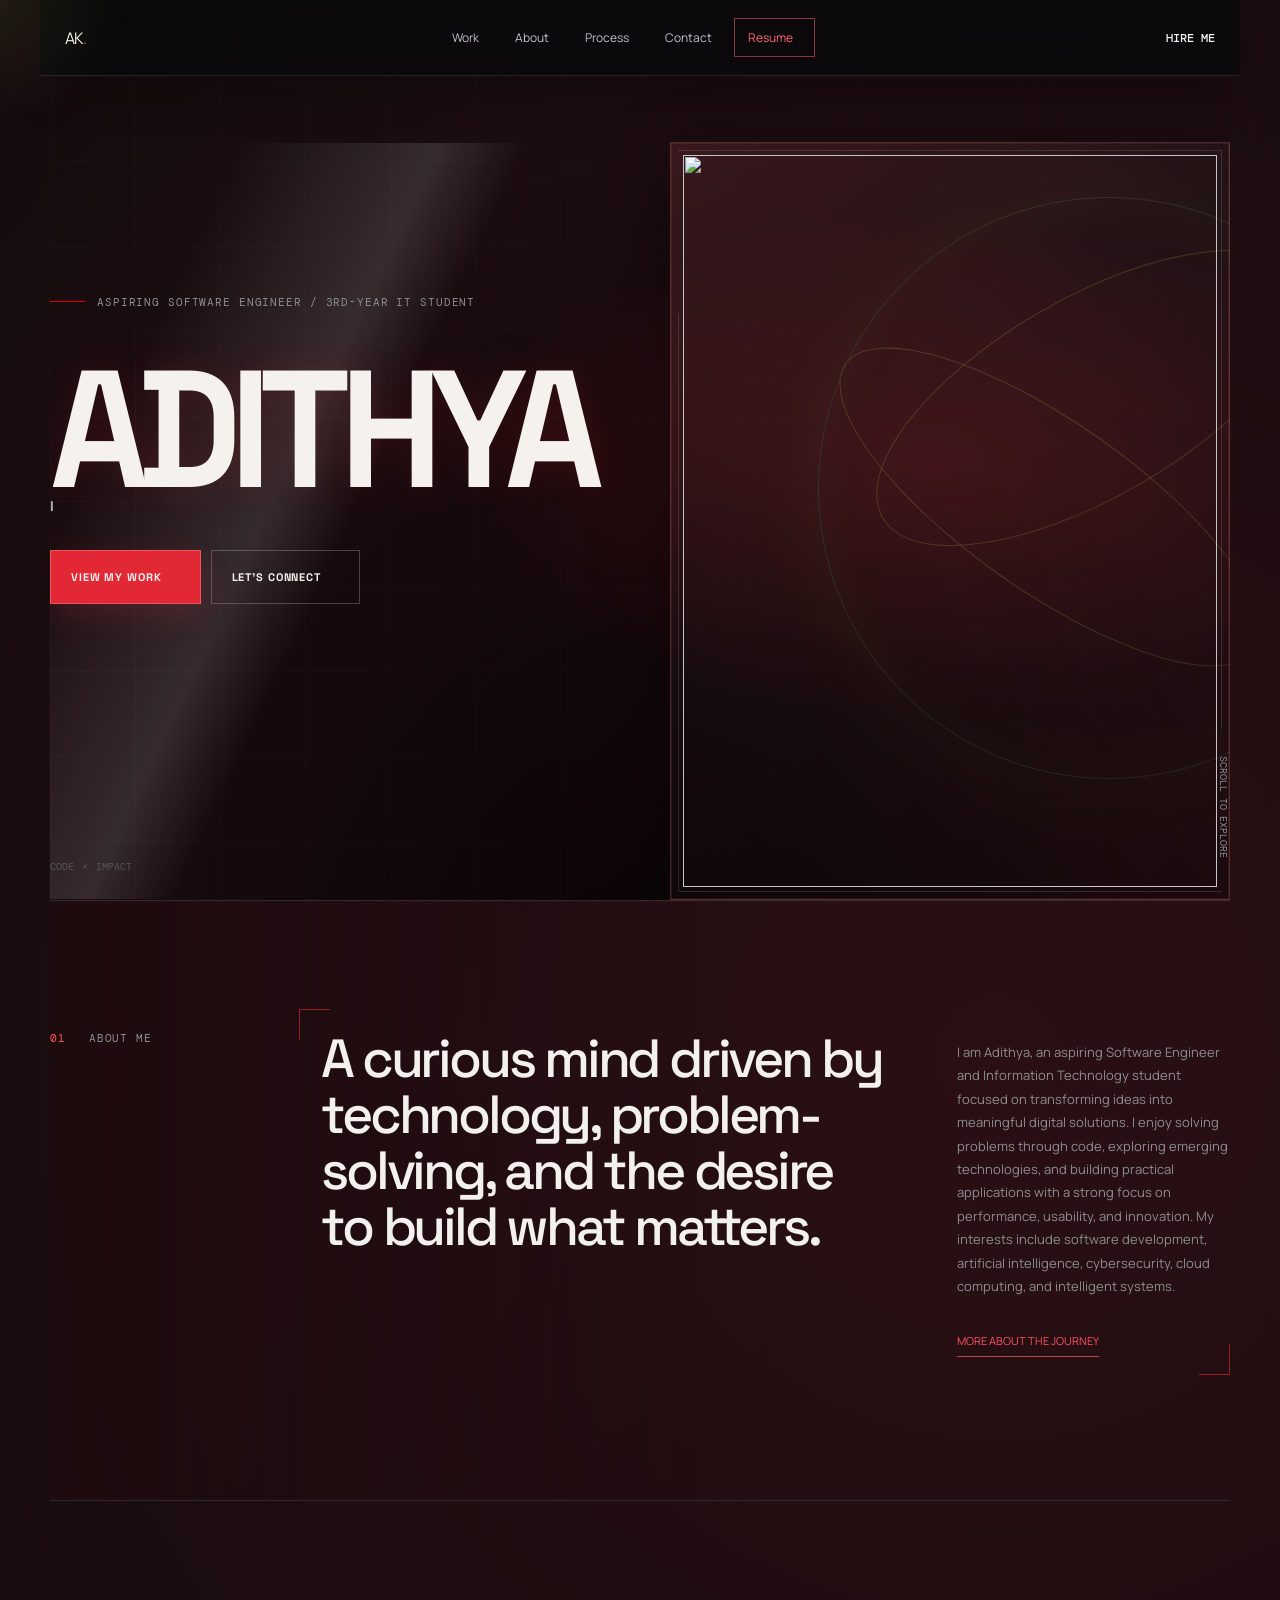
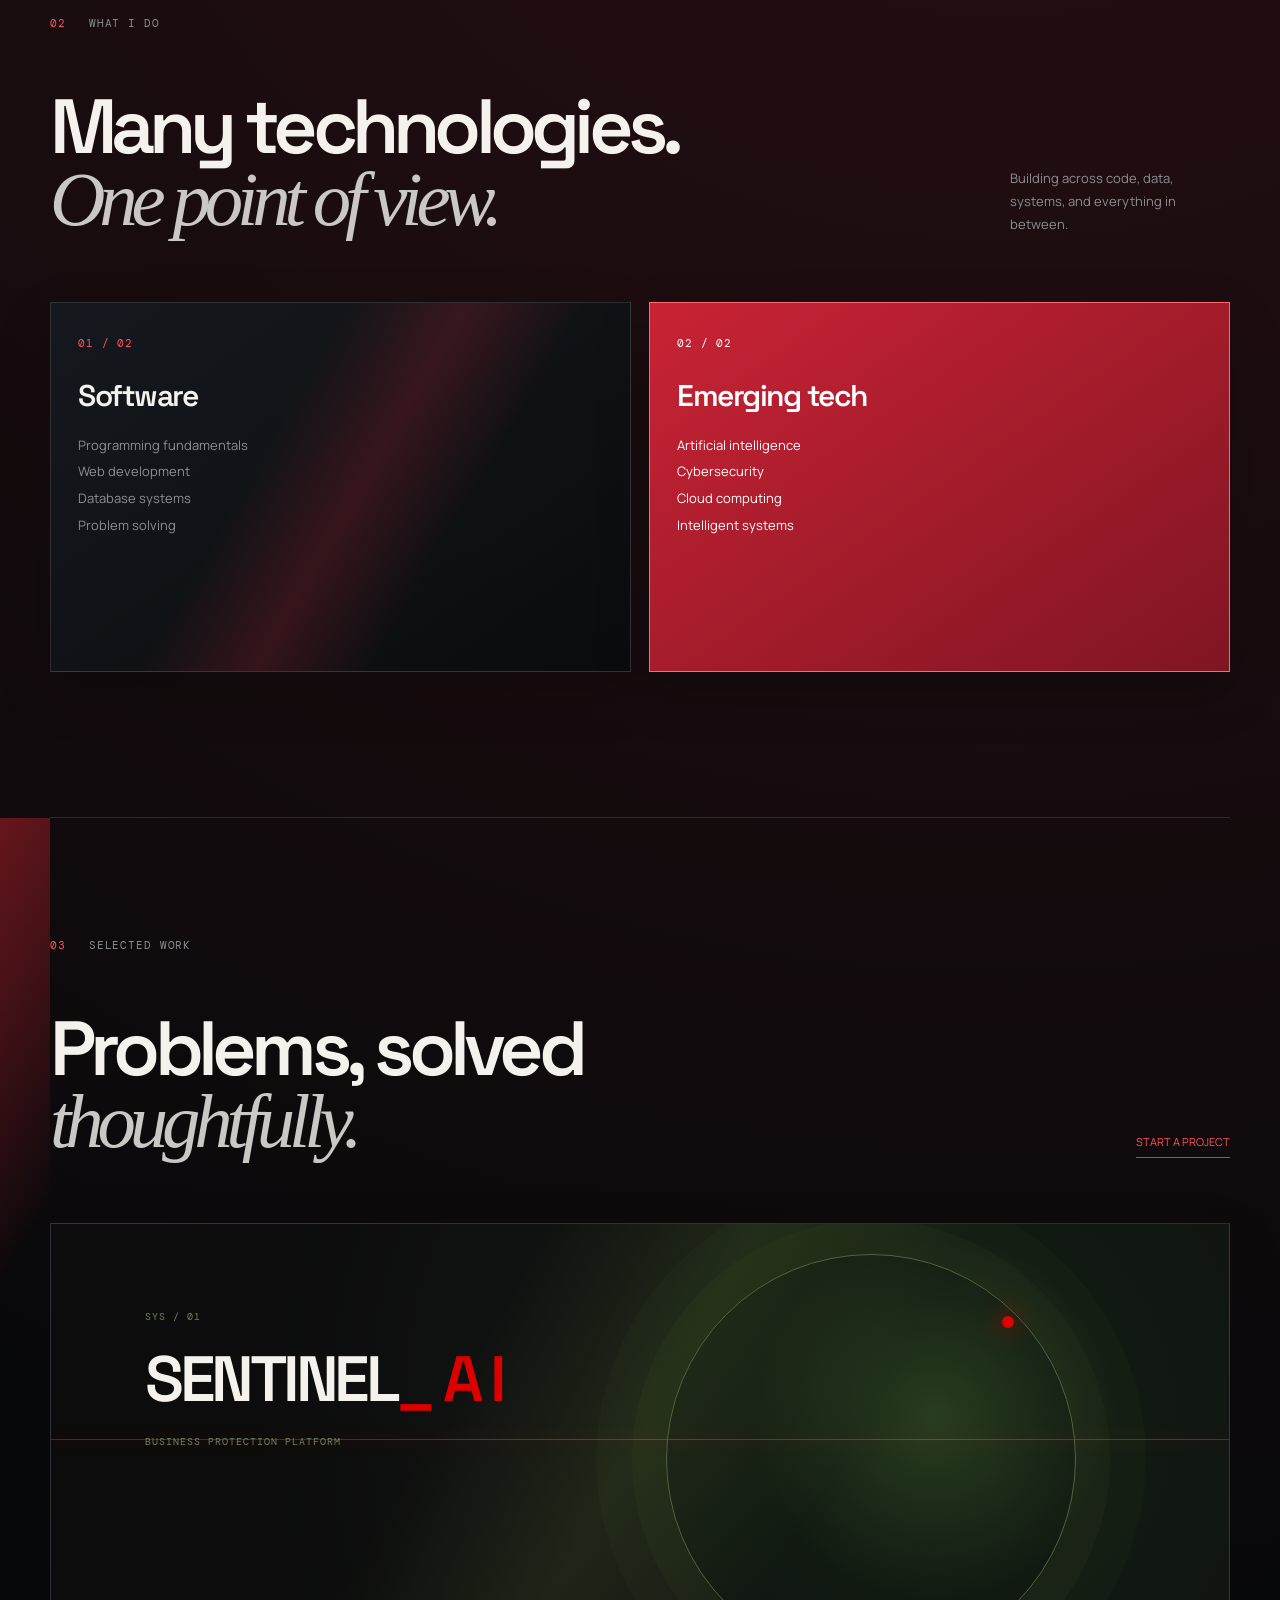
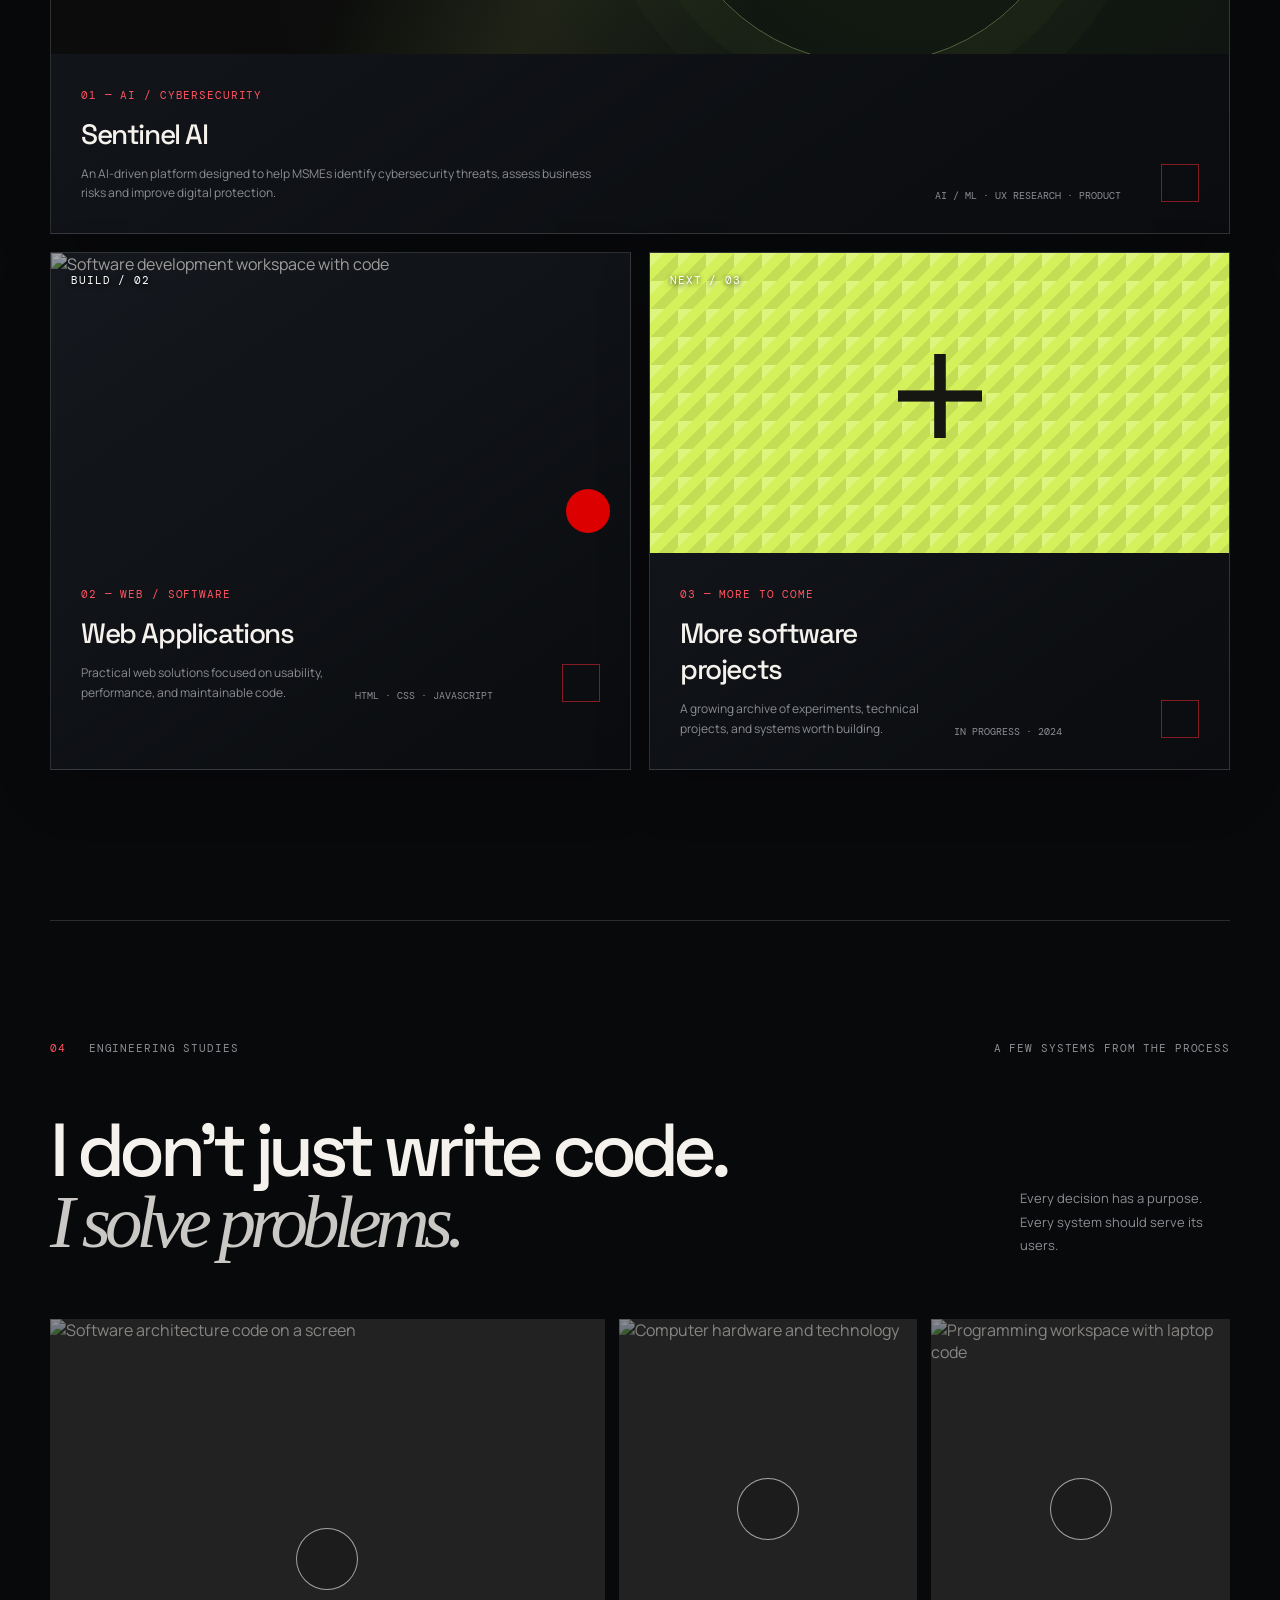
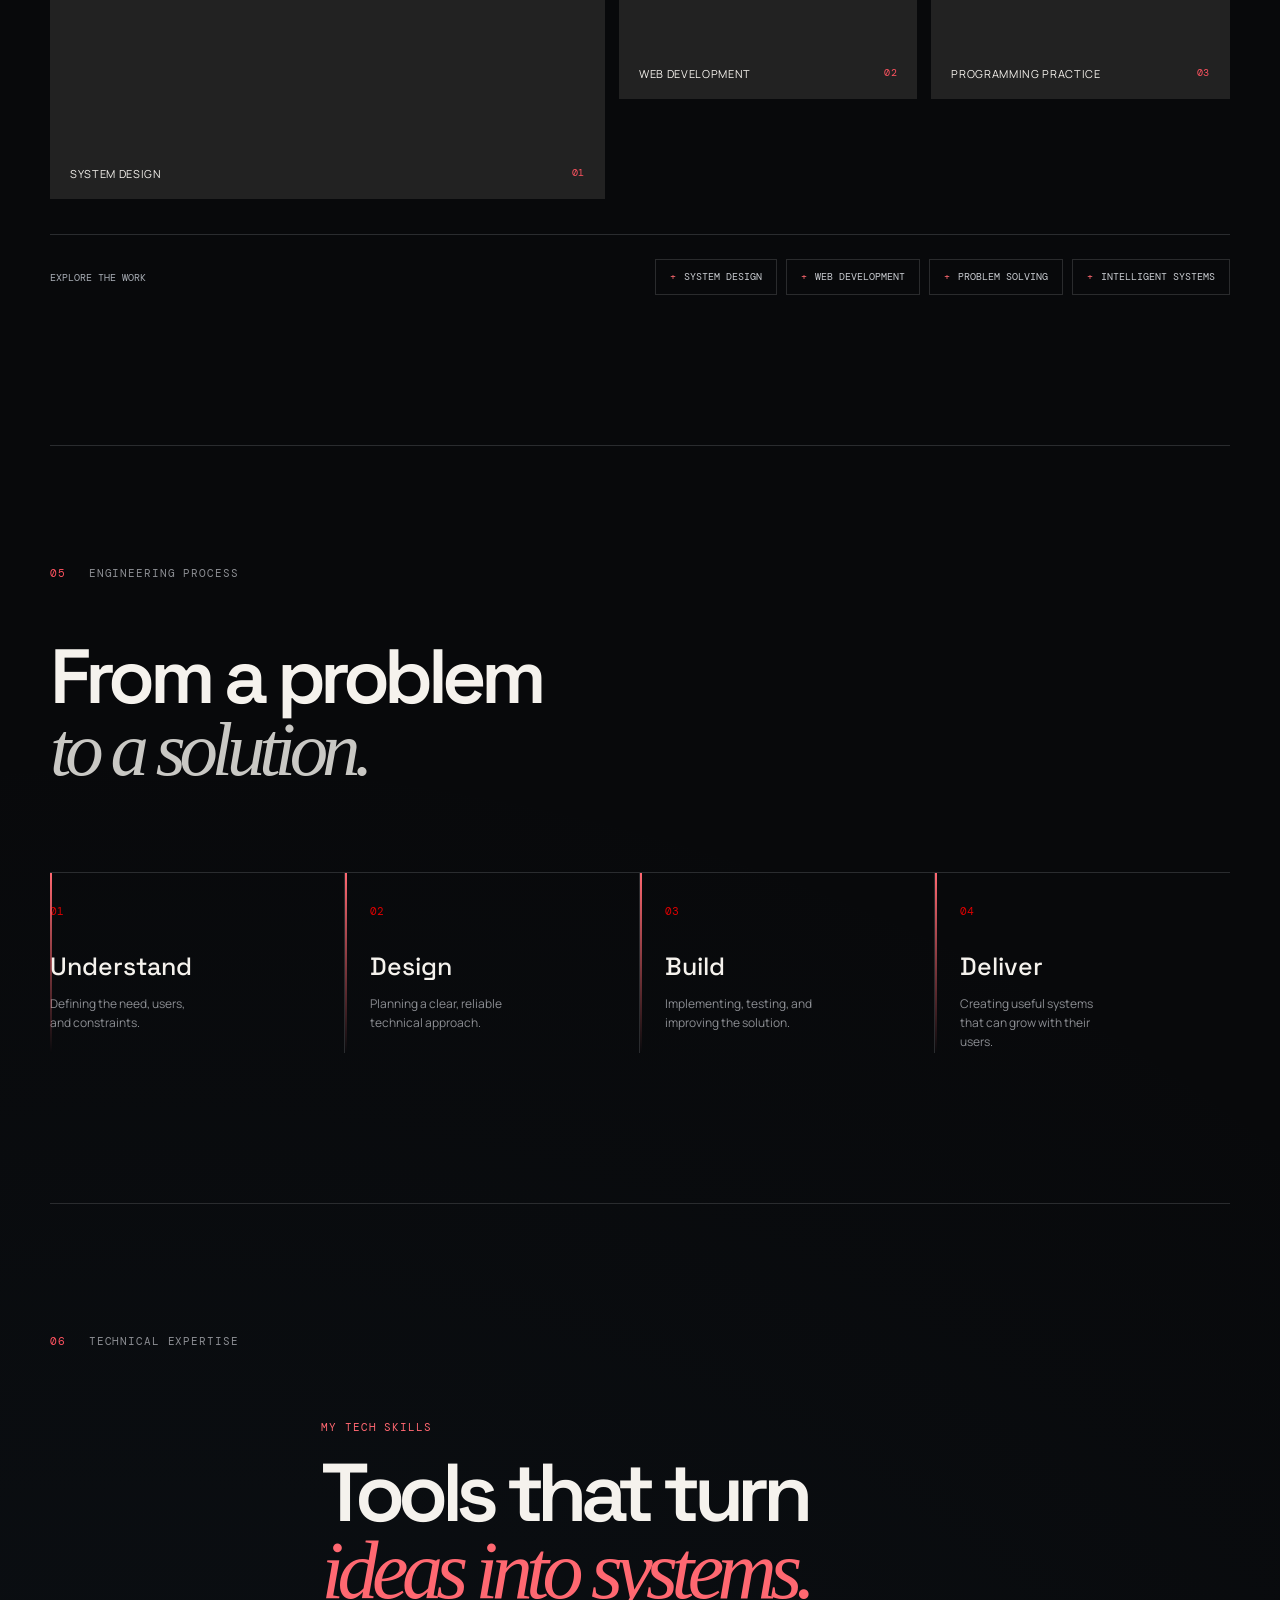
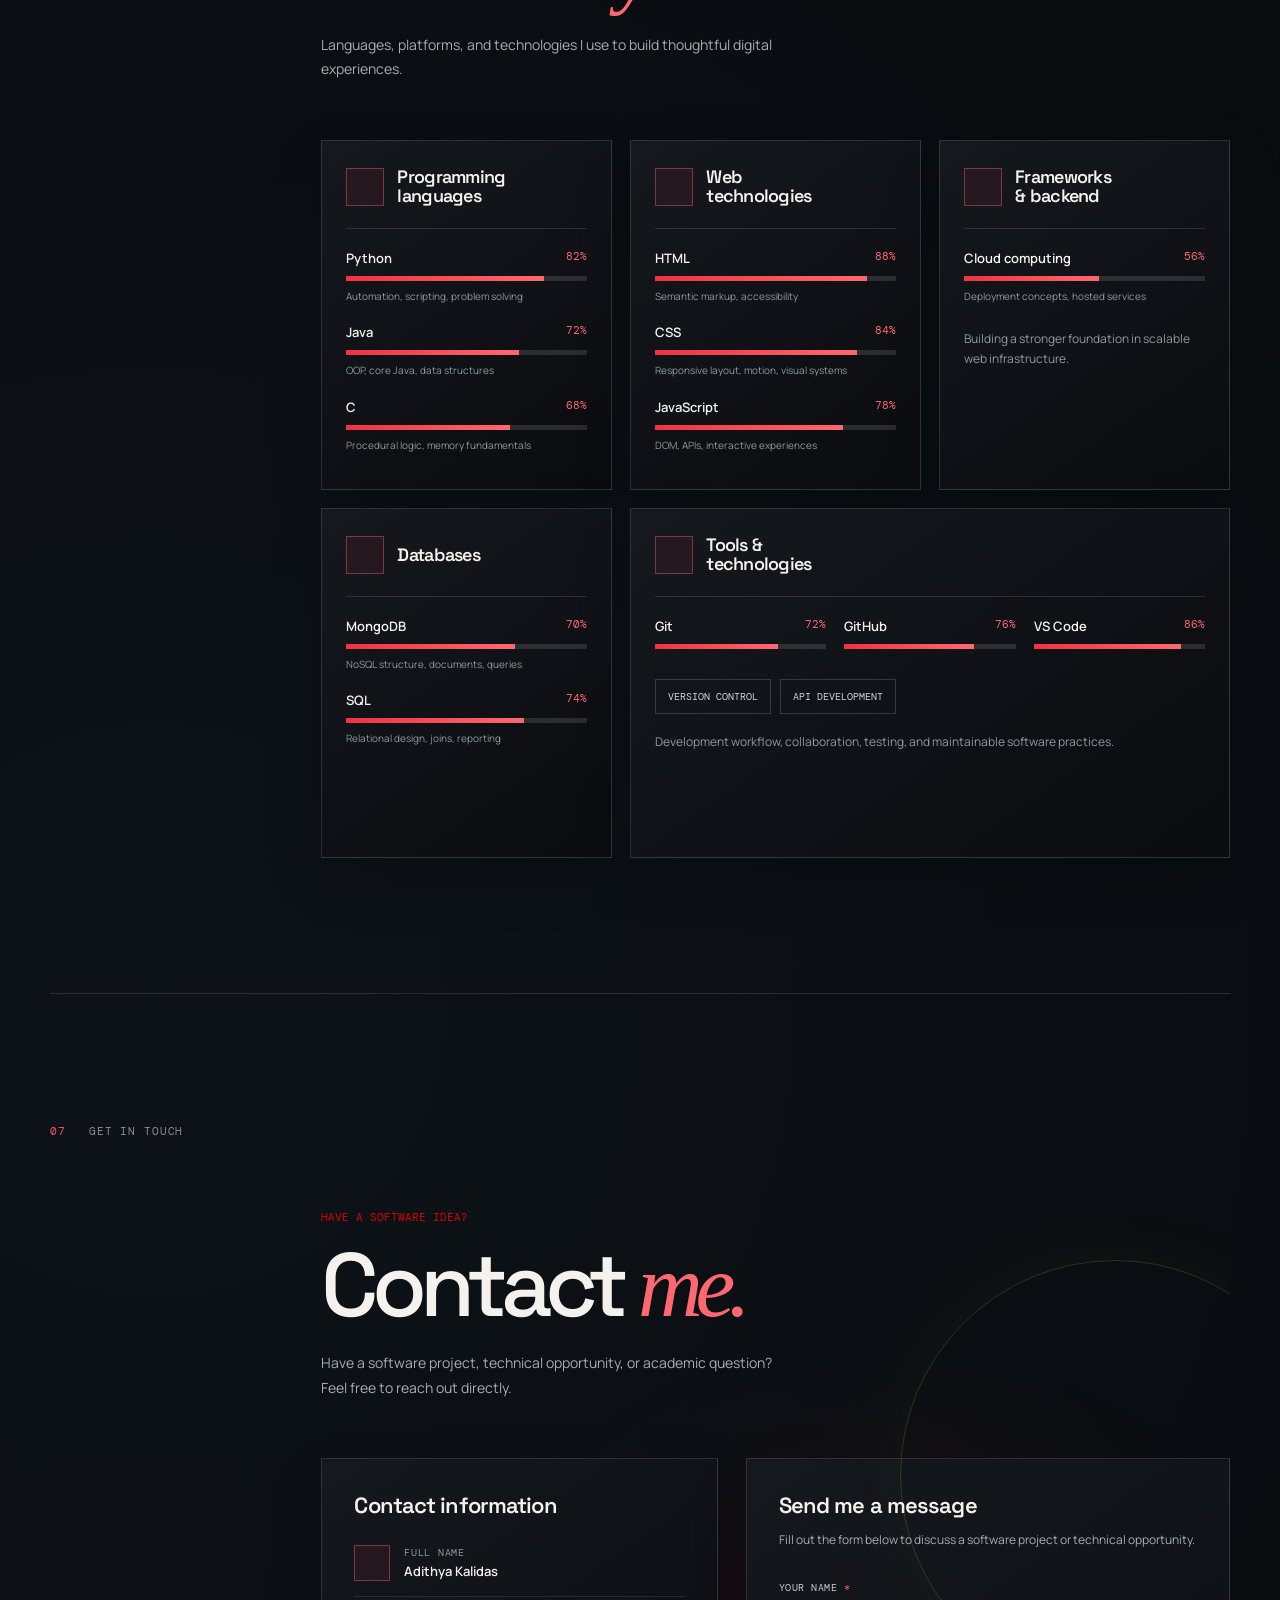
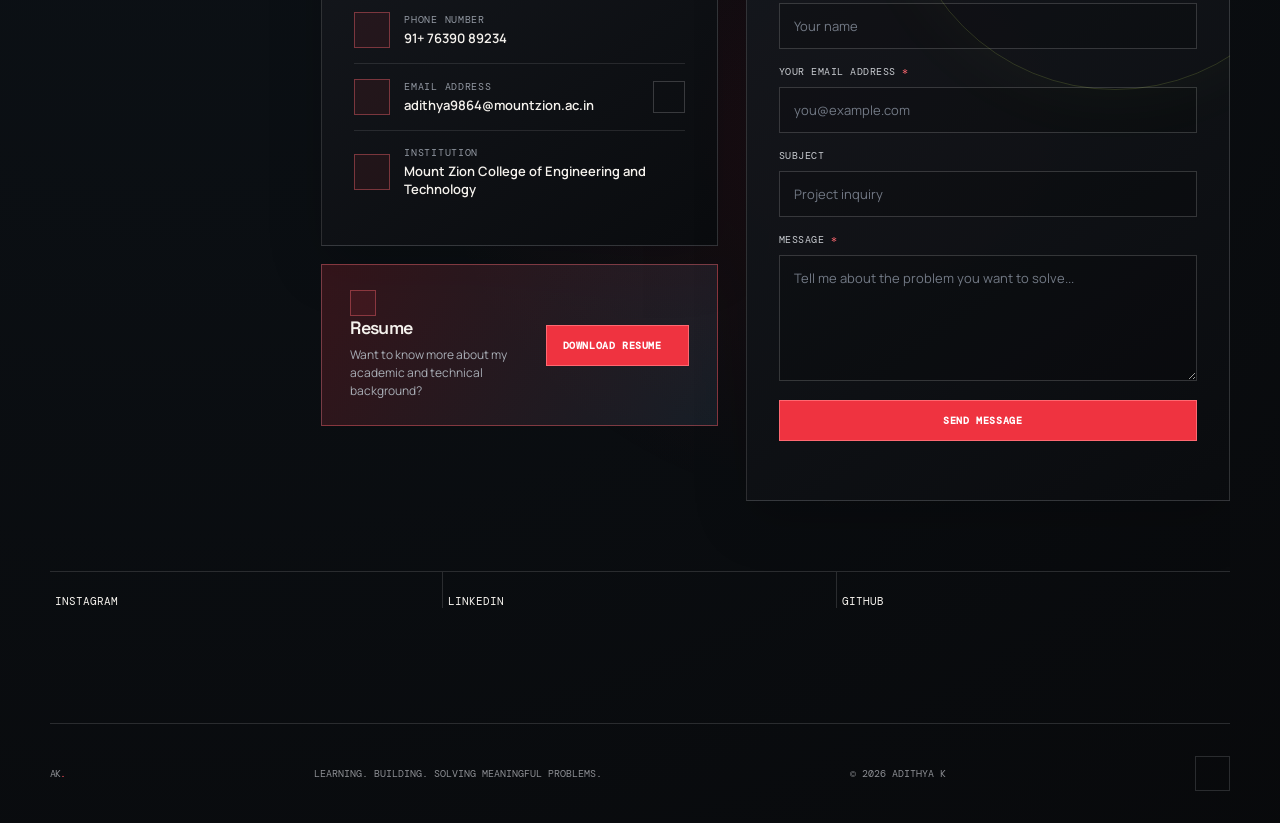
==== index.html @ e3235b4d "Add files via upload these are the new files" ====
<!doctype html>
<html lang="en">
<head>
  <meta charset="UTF-8" />
  <meta name="viewport" content="width=device-width, initial-scale=1.0" />
  <meta name="theme-color" content="#0a0a0b" />
  <meta name="description" content="Adithya is an aspiring Software Engineer and Information Technology student building meaningful digital solutions." />
  <title>Adithya | Aspiring Software Engineer</title>
  <link rel="preconnect" href="https://fonts.googleapis.com" />
  <link rel="preconnect" href="https://fonts.gstatic.com" crossorigin />
  <link href="https://fonts.googleapis.com/css2?family=DM+Mono:wght@400;500&family=Manrope:wght@400;500;600;700;800&family=Space+Grotesk:wght@400;500;600;700&display=swap" rel="stylesheet" />
  <link rel="stylesheet" href="styles.css?v=20260828-process-motion-final" />
</head>
<body>
  <div class="cursor-glow" aria-hidden="true"></div>
  <header class="site-header">
    <a class="brand" href="#top" aria-label="Adithya home">AK<span class="brand-dot">.</span></a>
    <nav class="nav-links" aria-label="Main navigation">
      <a href="#work">Work</a>
      <a href="#about">About</a>
      <a href="#process">Process</a>
      <a href="#contact">Contact</a>
      <a class="nav-resume" href="resume.pdf" download>Resume <i data-lucide="download"></i></a>
    </nav>
    <a class="header-contact" href="#contact" aria-label="Hire Adithya">Hire me <i data-lucide="arrow-up-right"></i></a>
    <button class="menu-toggle" aria-label="Open navigation" aria-expanded="false"><i data-lucide="menu"></i></button>
  </header>

  <main id="top">
    <section class="hero section-shell">
      <div class="hero-grid" aria-hidden="true"></div>
      <div class="hero-orbit orbit-one" aria-hidden="true"></div>
      <div class="hero-orbit orbit-two" aria-hidden="true"></div>
      <div class="hero-content">
        <p class="eyebrow reveal"><span class="eyebrow-line"></span> Aspiring software engineer / 3rd-year IT student</p>
        <h1 class="hero-title reveal reveal-delay-1"><span class="hero-first-name">ADITHYA</span><br />
        <div class="hero-bottom reveal reveal-delay-2">
          <p class="hero-copy">I build practical digital solutions that turn complex problems into clear, useful experiences.</p>
          <div class="hero-actions">
            <a class="button button-primary magnetic" href="#work">View my work <i data-lucide="arrow-down-right"></i></a>
            <a class="button button-ghost magnetic" href="#contact">Let's connect <i data-lucide="arrow-up-right"></i></a>
          </div>
        </div>
      </div>
      <div class="hero-portrait reveal reveal-delay-1" aria-hidden="true"><img src="https://plain-apac-prod-public.komododecks.com/202608/28/mcwIj0vhk3LPWPNpxhaB/image.png" alt="" /></div>
      <div class="hero-side-note"><span>Scroll to explore</span><i data-lucide="arrow-down"></i></div>
      <div class="hero-stamp" aria-hidden="true"><span>CODE</span><span>×</span><span>IMPACT</span></div>
    </section>

    <section class="statement section-shell" id="about">
      <div class="section-label reveal"><span>01</span><span>About me</span></div>
      <div class="statement-content reveal reveal-delay-1">
        <p class="statement-lead">A curious mind driven by technology, problem-solving, and the desire to build what matters.</p>
        <div class="statement-detail"><p>I am Adithya, an aspiring Software Engineer and Information Technology student focused on transforming ideas into meaningful digital solutions. I enjoy solving problems through code, exploring emerging technologies, and building practical applications with a strong focus on performance, usability, and innovation. My interests include software development, artificial intelligence, cybersecurity, cloud computing, and intelligent systems.</p><a class="text-link" href="#contact">More about the journey <i data-lucide="arrow-up-right"></i></a></div>
      </div>
    </section>

    <section class="skills section-shell">
      <div class="section-label reveal"><span>02</span><span>What I do</span></div>
      <div class="skills-header reveal reveal-delay-1"><h2>Many technologies.<br /><em>One point of view.</em></h2><p>Building across code, data, systems, and everything in between.</p></div>
      <div class="skill-grid">
        <article class="skill-card reveal"><span class="card-number">01 / 02</span><i data-lucide="code-2"></i><h3>Software</h3><ul><li>Programming fundamentals</li><li>Web development</li><li>Database systems</li><li>Problem solving</li></ul><span class="skill-card-arrow"><i data-lucide="arrow-up-right"></i></span></article>
        <article class="skill-card skill-card-accent reveal reveal-delay-1"><span class="card-number">02 / 02</span><i data-lucide="brain-circuit"></i><h3>Emerging tech</h3><ul><li>Artificial intelligence</li><li>Cybersecurity</li><li>Cloud computing</li><li>Intelligent systems</li></ul><span class="skill-card-arrow"><i data-lucide="arrow-up-right"></i></span></article>
      </div>
    </section>

    <section class="work section-shell" id="work">
      <div class="section-label reveal"><span>03</span><span>Selected work</span></div>
      <div class="work-heading reveal reveal-delay-1"><h2>Problems, solved<br /><em>thoughtfully.</em></h2><a class="text-link desktop-only" href="#contact">Start a project <i data-lucide="arrow-up-right"></i></a></div>
      <div class="project-list">
        <article class="project-card project-featured reveal">
          <div class="project-visual sentinel-visual"><div class="scan-line"></div><div class="sentinel-copy"><span>SYS / 01</span><strong>SENTINEL<span>_AI</span></strong><small>BUSINESS PROTECTION PLATFORM</small></div><div class="sentinel-ring"></div></div>
          <div class="project-info"><div><span class="project-kicker">01 — AI / Cybersecurity</span><h3>Sentinel AI</h3><p>An AI-driven platform designed to help MSMEs identify cybersecurity threats, assess business risks and improve digital protection.</p></div><div class="project-meta"><span>AI / ML · UX Research · Product</span><a class="icon-button" href="#contact" aria-label="View Sentinel AI project"><i data-lucide="arrow-up-right"></i></a></div></div>
        </article>
        <div class="project-pair">
          <article class="project-card reveal"><div class="project-visual content-visual"><img src="https://images.unsplash.com/photo-1517694712202-14dd9538aa97?auto=format&fit=crop&w=1200&q=85" alt="Software development workspace with code" /><span class="visual-label">BUILD / 02</span><span class="play-chip"><i data-lucide="code-2"></i></span></div><div class="project-info compact"><div><span class="project-kicker">02 — Web / Software</span><h3>Web Applications</h3><p>Practical web solutions focused on usability, performance, and maintainable code.</p></div><div class="project-meta"><span>HTML · CSS · JavaScript</span><a class="icon-button" href="#video" aria-label="View web application project"><i data-lucide="arrow-up-right"></i></a></div></div></article>
          <article class="project-card reveal reveal-delay-1"><div class="project-visual future-visual"><span class="future-mark">+</span><span class="visual-label">NEXT / 03</span></div><div class="project-info compact"><div><span class="project-kicker">03 — More to come</span><h3>More software projects</h3><p>A growing archive of experiments, technical projects, and systems worth building.</p></div><div class="project-meta"><span>In progress · 2024</span><a class="icon-button" href="#contact" aria-label="Ask about more software projects"><i data-lucide="arrow-up-right"></i></a></div></div></article>
        </div>
      </div>
    </section>

    <section class="video-section section-shell" id="video">
      <div class="video-top reveal"><div class="section-label"><span>04</span><span>Engineering studies</span></div><span class="mono-note">A few systems from the process</span></div>
      <div class="video-title-wrap reveal reveal-delay-1"><h2>I don't just write code.<br /><em>I solve problems.</em></h2><p>Every decision has a purpose. Every system should serve its users.</p></div>
      <div class="video-grid">
        <article class="video-tile tile-large reveal"><img src="https://images.unsplash.com/photo-1555066931-4365d14bab8c?auto=format&fit=crop&w=1400&q=85" alt="Software architecture code on a screen" /><button class="tile-play" aria-label="View software architecture study"><i data-lucide="play"></i></button><span class="tile-caption">System design <small>01</small></span></article>
        <article class="video-tile reveal reveal-delay-1"><img src="https://images.unsplash.com/photo-1518770660439-4636190af475?auto=format&fit=crop&w=900&q=85" alt="Computer hardware and technology" /><button class="tile-play" aria-label="View web development study"><i data-lucide="play"></i></button><span class="tile-caption">Web development <small>02</small></span></article>
        <article class="video-tile reveal reveal-delay-2"><img src="https://images.unsplash.com/photo-1517694712202-14dd9538aa97?auto=format&fit=crop&w=900&q=85" alt="Programming workspace with laptop code" /><button class="tile-play" aria-label="View programming study"><i data-lucide="play"></i></button><span class="tile-caption">Programming practice <small>03</small></span></article>
      </div>
      <div class="category-row reveal"><span>Explore the work</span><div><a href="#video">System design</a><a href="#video">Web development</a><a href="#video">Problem solving</a><a href="#video">Intelligent systems</a></div></div>
    </section>

    <section class="process section-shell" id="process">
      <div class="section-label reveal"><span>05</span><span>Engineering process</span></div><h2 class="reveal reveal-delay-1">From a problem<br /><em>to a solution.</em></h2>
      <div class="process-line"><article class="process-step reveal"><span>01</span><h3>Understand</h3><p>Defining the need, users, and constraints.</p></article><article class="process-step reveal reveal-delay-1"><span>02</span><h3>Design</h3><p>Planning a clear, reliable technical approach.</p></article><article class="process-step reveal reveal-delay-2"><span>03</span><h3>Build</h3><p>Implementing, testing, and improving the solution.</p></article><article class="process-step reveal reveal-delay-3"><span>04</span><h3>Deliver</h3><p>Creating useful systems that can grow with their users.</p></article></div>
    </section>

    <section class="stack skills-section section-shell">
      <div class="section-label reveal"><span>06</span><span>Technical expertise</span></div>
      <div class="skills-intro reveal reveal-delay-1"><p class="skills-eyebrow">My tech skills</p><h2>Tools that turn<br /><em>ideas into systems.</em></h2><p>Languages, platforms, and technologies I use to build thoughtful digital experiences.</p></div>
      <div class="skills-grid">
        <article class="tech-card reveal"><div class="tech-card-head"><span class="tech-icon"><i data-lucide="terminal-square"></i></span><h3>Programming<br />languages</h3></div><div class="tech-skill"><div><strong>Python</strong><span>82%</span></div><div class="skill-meter"><span style="--skill-level:82%"></span></div><small>Automation, scripting, problem solving</small></div><div class="tech-skill"><div><strong>Java</strong><span>72%</span></div><div class="skill-meter"><span style="--skill-level:72%"></span></div><small>OOP, core Java, data structures</small></div><div class="tech-skill"><div><strong>C</strong><span>68%</span></div><div class="skill-meter"><span style="--skill-level:68%"></span></div><small>Procedural logic, memory fundamentals</small></div></article>
        <article class="tech-card reveal reveal-delay-1"><div class="tech-card-head"><span class="tech-icon"><i data-lucide="code-2"></i></span><h3>Web<br />technologies</h3></div><div class="tech-skill"><div><strong>HTML</strong><span>88%</span></div><div class="skill-meter"><span style="--skill-level:88%"></span></div><small>Semantic markup, accessibility</small></div><div class="tech-skill"><div><strong>CSS</strong><span>84%</span></div><div class="skill-meter"><span style="--skill-level:84%"></span></div><small>Responsive layout, motion, visual systems</small></div><div class="tech-skill"><div><strong>JavaScript</strong><span>78%</span></div><div class="skill-meter"><span style="--skill-level:78%"></span></div><small>DOM, APIs, interactive experiences</small></div></article>
        <article class="tech-card reveal reveal-delay-2"><div class="tech-card-head"><span class="tech-icon"><i data-lucide="cloud-cog"></i></span><h3>Frameworks<br />&amp; backend</h3></div><div class="tech-skill"><div><strong>Cloud computing</strong><span>56%</span></div><div class="skill-meter"><span style="--skill-level:56%"></span></div><small>Deployment concepts, hosted services</small></div><p class="tech-card-note">Building a stronger foundation in scalable web infrastructure.</p></article>
        <article class="tech-card reveal"><div class="tech-card-head"><span class="tech-icon"><i data-lucide="database"></i></span><h3>Databases</h3></div><div class="tech-skill"><div><strong>MongoDB</strong><span>70%</span></div><div class="skill-meter"><span style="--skill-level:70%"></span></div><small>NoSQL structure, documents, queries</small></div><div class="tech-skill"><div><strong>SQL</strong><span>74%</span></div><div class="skill-meter"><span style="--skill-level:74%"></span></div><small>Relational design, joins, reporting</small></div></article>
        <article class="tech-card tools-card reveal reveal-delay-1"><div class="tech-card-head"><span class="tech-icon"><i data-lucide="wrench"></i></span><h3>Tools &amp;<br />technologies</h3></div><div class="tool-proficiency"><div class="tech-skill"><div><strong>Git</strong><span>72%</span></div><div class="skill-meter"><span style="--skill-level:72%"></span></div></div><div class="tech-skill"><div><strong>GitHub</strong><span>76%</span></div><div class="skill-meter"><span style="--skill-level:76%"></span></div></div><div class="tech-skill"><div><strong>VS Code</strong><span>86%</span></div><div class="skill-meter"><span style="--skill-level:86%"></span></div></div></div><div class="tool-list"><span>Version control</span><span>API development</span></div><p>Development workflow, collaboration, testing, and maintainable software practices.</p></article>
      </div>
    </section>

    <section class="contact section-shell" id="contact"><div class="contact-orbit" aria-hidden="true"></div><div class="section-label reveal"><span>07</span><span>Get in touch</span></div><div class="contact-heading reveal reveal-delay-1"><p class="contact-eyebrow">Have a software idea?</p><h2>Contact <em>me.</em></h2><p>Have a software project, technical opportunity, or academic question? Feel free to reach out directly.</p></div><div class="contact-layout"><div class="contact-left reveal reveal-delay-1"><article class="contact-card contact-details"><h3>Contact information</h3><div class="contact-item"><span class="contact-icon"><i data-lucide="user-round"></i></span><div><small>Full name</small><strong>Adithya Kalidas</strong></div></div><div class="contact-item"><span class="contact-icon"><i data-lucide="phone"></i></span><div><small>Phone number</small><strong>91+ 76390 89234</strong></div></div><div class="contact-item"><span class="contact-icon"><i data-lucide="mail"></i></span><div><small>Email address</small><strong>adithya9864@mountzion.ac.in</strong></div><button class="copy-button" type="button" data-copy="adithya9864@mountzion.ac.in" aria-label="Copy email address"><i data-lucide="copy"></i></button></div><div class="contact-item"><span class="contact-icon"><i data-lucide="map-pin"></i></span><div><small>Institution</small><strong>Mount Zion College of Engineering and Technology</strong></div></div></article><article class="resume-card"><div><span class="resume-icon"><i data-lucide="file-text"></i></span><h3>Resume</h3><p>Want to know more about my academic and technical background?</p></div><a class="resume-button" href="resume.pdf" download>Download resume <i data-lucide="download"></i></a></article></div><article class="contact-card contact-form-card reveal reveal-delay-2"><h3>Send me a message</h3><p>Fill out the form below to discuss a software project or technical opportunity.</p><form class="contact-form"><label for="contact-name">Your name <span>*</span></label><input id="contact-name" name="name" type="text" placeholder="Your name" required /><label for="contact-email-input">Your email address <span>*</span></label><input id="contact-email-input" name="email" type="email" placeholder="you@example.com" required /><label for="contact-subject">Subject</label><input id="contact-subject" name="subject" type="text" placeholder="Project inquiry" /><label for="contact-message">Message <span>*</span></label><textarea id="contact-message" name="message" rows="5" placeholder="Tell me about the problem you want to solve..." required></textarea><button class="send-button" type="submit">Send message <i data-lucide="send"></i></button><p class="form-status" role="status" aria-live="polite"></p></form></article></div><div class="social-grid reveal reveal-delay-2"><a href="https://www.instagram.com/adi_efx._?igsi=MTJvbDl6bDdmamZweA==/" target="_blank" rel="noreferrer"><span>Instagram</span><i data-lucide="arrow-up-right"></i></a><a href="https://www.linkedin.com/in/adithya-k-8a3a39382?utm_source=share_via&utm_content=profile&utm_medium=member_android/" target="_blank" rel="noreferrer"><span>LinkedIn</span><i data-lucide="arrow-up-right"></i></a><a href="https://github.com/adithyakalidas786-dotcom/" target="_blank" rel="noreferrer"><span>GitHub</span><i data-lucide="arrow-up-right"></i></a></div></section>
  </main>
  <footer class="footer section-shell"><a class="brand" href="#top">AK<span class="brand-dot">.</span></a><p>Learning. Building. Solving meaningful problems.</p><span>© 2026 Adithya K</span><a class="back-top" href="#top" aria-label="Back to top"><i data-lucide="arrow-up"></i></a></footer>
  <script src="https://unpkg.com/lucide@latest"></script><script src="script.js"></script>
</body>
</html>
---- styles.css ----
/* Premium refinement layer */
html body .contact{padding:130px 0 115px;overflow:hidden}html body .contact-heading{margin:72px 0 58px 23%;max-width:650px}html body .contact-heading h2{font:500 clamp(52px,7vw,92px)/.92 'Space Grotesk',sans-serif;letter-spacing:-.08em;margin:20px 0 24px}html body .contact-heading h2 em{color:#ff6871}html body .contact-heading>p:last-child{max-width:470px;color:#a8adb5;font-size:14px;line-height:1.75;margin:0}html body .contact-layout{display:grid;grid-template-columns:minmax(0,.9fr) minmax(0,1.1fr);gap:28px;margin-left:23%}html body .contact-card{border:1px solid rgba(255,255,255,.14);background:linear-gradient(145deg,rgba(22,25,31,.96),rgba(10,12,15,.96));padding:32px;box-shadow:0 20px 50px rgba(0,0,0,.18)}html body .contact-card h3,html body .resume-card h3{font:600 22px 'Space Grotesk',sans-serif;letter-spacing:-.04em;margin:0 0 26px}html body .contact-item{display:flex;align-items:center;gap:14px;padding:15px 0;border-top:1px solid rgba(255,255,255,.1);min-width:0}html body .contact-item:first-of-type{border-top:0;padding-top:0}html body .contact-icon,html body .resume-icon{width:36px;height:36px;display:grid;place-items:center;flex:0 0 auto;border:1px solid rgba(255,104,113,.4);color:#ff6871;background:rgba(239,51,64,.08)}html body .contact-icon svg,html body .resume-icon svg{width:16px}html body .contact-item div{min-width:0;display:flex;flex-direction:column;gap:4px}html body .contact-item small{font:10px 'DM Mono',monospace;color:#9298a2;text-transform:uppercase;letter-spacing:.07em}html body .contact-item strong{font-size:13px;font-weight:600;line-height:1.35;overflow-wrap:anywhere}html body .copy-button{margin-left:auto;width:32px;height:32px;display:grid;place-items:center;flex:0 0 auto;background:transparent;border:1px solid rgba(255,255,255,.18);cursor:pointer;transition:background .25s,color .25s,transform .25s}html body .copy-button svg{width:14px}html body .copy-button:hover{background:#ef3340;color:#fff;transform:translateY(-2px)}html body .resume-card{margin-top:18px;padding:25px 28px;display:flex;align-items:center;justify-content:space-between;gap:20px;border:1px solid rgba(255,104,113,.42);background:linear-gradient(120deg,rgba(239,51,64,.18),rgba(68,107,136,.18));}html body .resume-card>div{min-width:0}html body .resume-card h3{margin:0 0 7px;font-size:18px}html body .resume-card p{color:#a8adb5;font-size:12px;line-height:1.5;margin:0}html body .resume-icon{display:inline-grid;margin-right:10px;vertical-align:middle;width:26px;height:26px}html body .resume-icon svg{width:13px}html body .resume-button,html body .send-button{display:inline-flex;align-items:center;justify-content:center;gap:10px;white-space:nowrap;background:#ef3340;color:#fff;border:1px solid #ff6871;padding:13px 16px;font:600 10px 'DM Mono',monospace;text-transform:uppercase;letter-spacing:.06em;cursor:pointer;transition:background .25s,transform .25s,box-shadow .25s}html body .resume-button svg,html body .send-button svg{width:14px}html body .resume-button:hover,html body .send-button:hover{background:#ff5360;transform:translateY(-2px);box-shadow:0 10px 24px rgba(239,51,64,.22)}html body .contact-form-card{padding:32px}html body .contact-form-card>p{color:#a8adb5;font-size:12px;line-height:1.6;margin:-15px 0 25px}html body .contact-form{display:grid;gap:9px}html body .contact-form label{font:10px 'DM Mono',monospace;color:#c8cbd0;text-transform:uppercase;letter-spacing:.05em;margin-top:7px}html body .contact-form label span{color:#ff6871}html body .contact-form input,html body .contact-form textarea{width:100%;border:1px solid rgba(255,255,255,.17);background:rgba(0,0,0,.18);color:#f5f2ed;padding:13px 14px;font:13px Manrope,sans-serif;outline:0;transition:border-color .25s,box-shadow .25s;resize:vertical}html body .contact-form textarea{min-height:126px}html body .contact-form input::placeholder,html body .contact-form textarea::placeholder{color:#727985}html body .contact-form input:focus,html body .contact-form textarea:focus{border-color:#ff6871;box-shadow:0 0 0 3px rgba(239,51,64,.12)}html body .send-button{width:100%;margin-top:10px}html body .form-status{min-height:18px;color:#ff9da3;font-size:11px;margin:0}html body .contact .social-grid{margin-top:70px}
html body .skills-section{display:block;padding-top:130px;padding-bottom:135px}html body .skills-intro{margin:72px 0 58px 23%;max-width:650px}html body .skills-eyebrow{color:#ff6871;font:11px 'DM Mono',monospace;text-transform:uppercase;letter-spacing:.08em;margin:0 0 20px}html body .skills-intro h2{font:600 clamp(50px,6.5vw,82px)/.94 'Space Grotesk',sans-serif;letter-spacing:-.08em;margin:0 0 24px}html body .skills-intro h2 em{font-family:Georgia,serif;font-weight:400;color:#ff6871}html body .skills-intro>p:last-child{max-width:470px;color:#a8adb5;font-size:14px;line-height:1.75;margin:0}html body .skills-grid{margin-left:23%;display:grid;grid-template-columns:repeat(3,minmax(0,1fr));gap:18px}html body .tech-card{min-height:350px;padding:26px 24px;border:1px solid rgba(255,255,255,.14);background:linear-gradient(145deg,rgba(22,25,31,.96),rgba(10,12,15,.96));box-shadow:0 20px 50px rgba(0,0,0,.18);transition:transform .4s,border-color .3s,box-shadow .3s}html body .tech-card:hover{transform:translateY(-6px);border-color:#ff6871;box-shadow:0 24px 60px rgba(0,0,0,.32)}html body .tech-card-head{display:flex;align-items:center;gap:13px;min-height:62px;padding-bottom:20px;border-bottom:1px solid rgba(255,255,255,.12)}html body .tech-icon{width:38px;height:38px;display:grid;place-items:center;flex:0 0 auto;border:1px solid rgba(255,104,113,.4);color:#ff6871;background:rgba(239,51,64,.08)}html body .tech-icon svg{width:18px}html body .tech-card h3{font:600 18px/1.05 'Space Grotesk',sans-serif;letter-spacing:-.04em;margin:0}html body .tech-skill{padding-top:20px}html body .tech-skill>div:first-child{display:flex;justify-content:space-between;gap:10px;font-size:13px}html body .tech-skill strong{font-weight:600}html body .tech-skill>div:first-child span{color:#ff6871;font:11px 'DM Mono',monospace}html body .skill-meter{height:5px;margin:9px 0 8px;background:rgba(255,255,255,.12);overflow:hidden}html body .skill-meter span{display:block;width:var(--skill-level);height:100%;background:linear-gradient(90deg,#ef3340,#ff6871);transform-origin:left;animation:skill-grow 1.2s cubic-bezier(.2,.7,.2,1) both}html body .tech-skill small{display:block;color:#9298a2;font-size:10px;line-height:1.45}html body .tools-card{grid-column:span 2;min-height:245px}html body .tool-list{display:flex;flex-wrap:wrap;gap:9px;margin:24px 0 18px}html body .tool-list span{padding:10px 12px;border:1px solid rgba(255,255,255,.16);color:#d1d3d6;font:10px 'DM Mono',monospace;text-transform:uppercase;transition:background .25s,color .25s,border-color .25s}html body .tool-list span:hover{background:#ef3340;color:#fff;border-color:#ff6871}html body .tools-card p{color:#9298a2;font-size:12px;margin:0;line-height:1.6}@keyframes skill-grow{from{transform:scaleX(0)}to{transform:scaleX(1)}}
html body .tech-card-note{color:#9298a2;font-size:12px;line-height:1.6;margin:26px 0 0}html body .tool-proficiency{display:grid;grid-template-columns:repeat(3,1fr);gap:18px}html body .tool-proficiency .tech-skill{padding-top:20px}html body .tool-list{margin-top:22px}
@media(max-width:799px){html body .skills-section{padding-top:92px;padding-bottom:90px}html body .skills-intro{margin:52px 0 42px}html body .skills-intro h2{font-size:clamp(50px,15vw,78px)}html body .skills-grid{grid-template-columns:1fr;margin-left:0;gap:16px}html body .tech-card,html body .tools-card{grid-column:auto;min-height:0}html body .tech-card{padding:24px}html body .tool-proficiency{grid-template-columns:1fr 1fr;gap:10px}.tools-card{padding-bottom:26px}}
html body .hero-orbit{z-index:0}html body .hero-portrait{z-index:1}html body .hero-content,html body .hero-side-note,html body .hero-stamp{z-index:2}
html body .skill-card-accent,html body .skill-card-accent h3,html body .skill-card-accent ul,html body .skill-card-accent li,html body .skill-card-accent .card-number,html body .skill-card-accent .skill-card-arrow{color:#fff!important}html body .skill-card-accent>svg{color:#fff!important}
html body .hero-portrait{overflow:visible;mask-image:none;-webkit-mask-image:none}html body .hero-portrait img{object-fit:contain;object-position:center bottom;mix-blend-mode:normal}
html body .hero-portrait{isolation:isolate;padding:12px;border:1px solid rgba(255,104,113,.28);background:linear-gradient(145deg,rgba(255,104,113,.13),rgba(255,255,255,.025) 38%,rgba(0,0,0,.24));box-shadow:0 24px 70px rgba(0,0,0,.42),inset 0 0 0 1px rgba(255,255,255,.06);animation:portrait-float 7s ease-in-out infinite}html body .hero-portrait:before,html body .hero-portrait:after{content:'';position:absolute;z-index:2;pointer-events:none}html body .hero-portrait:before{inset:0;background:linear-gradient(115deg,transparent 25%,rgba(255,255,255,.13) 48%,transparent 58%);transform:translateX(-120%);animation:portrait-sweep 8s ease-in-out infinite}html body .hero-portrait:after{inset:7px;border:1px solid rgba(255,255,255,.12);clip-path:polygon(0 0,22% 0,22% 1px,0 1px,0 22%,1px 22%,1px 0,100% 0,100% 22%,calc(100% - 1px) 22%,calc(100% - 1px) 0,100% 0,100% 100%,78% 100%,78% calc(100% - 1px),100% calc(100% - 1px),100% 78%,calc(100% - 1px) 78%,calc(100% - 1px) 100%,0 100%,0 78%,1px 78%,1px 100%,0 100%)}html body .hero-portrait img{position:relative;z-index:1}html body .hero-portrait:hover{border-color:#ff6871;box-shadow:0 28px 80px rgba(0,0,0,.5),0 0 35px rgba(239,51,64,.16);animation-play-state:paused}html body .hero-portrait:hover img{transform:scale(1.015);transition:transform .6s cubic-bezier(.2,.7,.2,1)}@keyframes portrait-float{0%,100%{transform:translateY(0)}50%{transform:translateY(-7px)}}@keyframes portrait-sweep{0%,45%{transform:translateX(-120%);opacity:0}55%{opacity:1}78%,100%{transform:translateX(120%);opacity:0}}
html body .process-step{position:relative;overflow:hidden;transition:transform .4s cubic-bezier(.2,.7,.2,1),border-color .3s,background .3s}html body .process-step:after{content:'';position:absolute;left:0;top:0;width:2px;height:100%;background:linear-gradient(to bottom,#ff6871,transparent);transform:scaleY(0);transform-origin:top;transition:transform .8s cubic-bezier(.2,.7,.2,1)}html body .process-step.visible:after{transform:scaleY(1)}html body .process-step:hover{transform:translateY(-7px);border-color:rgba(255,104,113,.7);background:rgba(239,51,64,.045)}html body .process-step>span{display:inline-block;transition:transform .35s,color .35s}html body .process-step:hover>span{transform:translateX(5px);color:#ff6871}html body .process-step h3{transition:color .35s,transform .35s}html body .process-step:hover h3{color:#fff;transform:translateX(5px)}
html body .process-step.visible{transform:none}html body .process-step.visible:hover{transform:translateY(-7px)}
html body .category-row{align-items:center;gap:24px;padding-top:24px}html body .category-row>span{color:#a8adb5;white-space:nowrap}html body .category-row div{display:flex;align-items:center;justify-content:flex-end;gap:9px;flex-wrap:wrap}html body .category-row div a{position:relative;padding:12px 14px;border:1px solid rgba(255,255,255,.14);color:#c8cbd0;line-height:1;transition:color .25s,background .25s,border-color .25s,transform .25s;overflow:hidden}html body .category-row div a:before{content:'+';margin-right:8px;color:#ff6871}html body .category-row div a:hover{color:#fff;background:rgba(239,51,64,.16);border-color:#ff6871;transform:translateY(-3px)}
@media(max-width:799px){html body .category-row{padding-top:20px}html body .category-row>span{display:block;margin-bottom:16px}html body .category-row div{justify-content:flex-start;gap:8px}html body .category-row div a{padding:11px 12px}}
@media(max-width:799px){html body .contact{padding:92px 0 90px}html body .contact-heading{margin:52px 0 42px}html body .contact-heading h2{font-size:clamp(50px,15vw,78px)}html body .contact-layout{grid-template-columns:1fr;gap:18px;margin-left:0}html body .contact-card{padding:24px}html body .resume-card{display:block;padding:24px}html body .resume-button{margin-top:18px}html body .contact-form-card{padding:24px}html body .contact .social-grid{margin-top:50px}}
html body{background:radial-gradient(circle at 78% 12%,rgba(239,51,64,.15),transparent 28%),radial-gradient(circle at 12% 84%,rgba(48,91,124,.12),transparent 25%),#08090b;color:#f5f2ed}
html body .site-header{height:76px;border:0;border-bottom:1px solid rgba(255,255,255,.1);background:rgba(8,9,11,.78);box-shadow:0 16px 45px rgba(0,0,0,.2)}html body .nav-links{gap:8px;color:#c1c4c9;align-items:center}html body .nav-links a{padding:10px 13px;border:1px solid transparent;transition:color .25s,background .25s,border-color .25s,transform .25s}html body .nav-links a:hover{background:rgba(255,255,255,.06);border-color:rgba(255,104,113,.35);transform:translateY(-2px)}html body .nav-links a:after{display:none}html body .nav-links .nav-resume{display:inline-flex;align-items:center;gap:8px;border-color:rgba(255,104,113,.5);color:#ff6871}html body .nav-links .nav-resume svg{width:13px}html body .nav-links .nav-resume:hover{background:#ef3340;border-color:#ff6871;color:#fff}
html body .hero{min-height:calc(100vh - 76px);padding:90px 0 100px}html body .hero-title{font-size:clamp(76px,13vw,170px);line-height:.78;letter-spacing:-.1em;margin:56px 0 78px}html body .hero-title em{color:#ff6871!important;text-shadow:0 0 28px rgba(239,51,64,.25)}html body .hero-copy{color:#b1b5bc}html body .hero-bottom{display:block;max-width:850px}html body .hero-actions{display:flex;width:max-content;max-width:100%;gap:10px;margin:32px 0 0!important;justify-content:flex-start}html body .button{min-height:54px;padding:16px 20px;border-color:rgba(255,255,255,.22);letter-spacing:.08em}html body .button-primary{background:#ef3340!important;color:#f5f2ed!important;box-shadow:0 10px 30px rgba(239,51,64,.18)}html body .button-primary:hover{background:#ff5360!important}html body .button-ghost:hover{background:rgba(255,255,255,.1);color:#f5f2ed}
html body .hero-portrait{right:0;width:min(45vw,560px);height:92%;opacity:.78}html body .hero-portrait img{filter:grayscale(.18) contrast(1.08)}
html body .skill-card,html body .project-card{border-color:rgba(255,255,255,.14);background:linear-gradient(145deg,rgba(22,25,31,.96),rgba(10,12,15,.96));box-shadow:0 20px 50px rgba(0,0,0,.18);transition:transform .45s cubic-bezier(.2,.7,.2,1),border-color .35s,box-shadow .35s}html body .skill-card:hover,html body .project-card:hover{transform:translateY(-6px);border-color:#ff6871;box-shadow:0 24px 60px rgba(0,0,0,.32)}html body .skill-card-accent{background:linear-gradient(145deg,#c92335,#801522);border-color:#ff6871}
html body .text-link{color:#ff6871;border-color:rgba(255,104,113,.65);transition:color .25s,border-color .25s}html body .text-link:hover{color:#f5f2ed;border-color:#f5f2ed}html body .stack-list span{transition:background .3s,color .3s,border-color .3s,transform .3s}html body .stack-list span:hover{background:#ef3340;border-color:#ef3340;color:#f5f2ed;transform:translateY(-3px)}html body .social-grid a{transition:color .25s,padding-left .3s}html body .social-grid a:hover{color:#ff6871;padding-left:10px}html body .back-top{transition:background .25s,transform .25s}html body .back-top:hover{background:#ef3340;transform:translateY(-3px)}
:root{--black:#08090b;--ink:#101216;--panel:#13161b;--line:rgba(244,242,239,.16);--muted:#969ba5;--white:#f5f2ed;--acid:#ef3340;--red-hot:#ff6871;--blue:#91b6d1}
body{background:radial-gradient(circle at 78% 12%,rgba(239,51,64,.15),transparent 28%),radial-gradient(circle at 12% 84%,rgba(48,91,124,.12),transparent 25%),var(--black);color:var(--white)}
body:before{opacity:.11;background-size:150px 150px}.site-header{height:76px;border:0;border-bottom:1px solid rgba(255,255,255,.1);padding:0 28px;background:rgba(8,9,11,.74);box-shadow:0 16px 45px rgba(0,0,0,.2)}.nav-links{gap:34px;color:#c1c4c9}.nav-links a:after{bottom:-9px;background:var(--red-hot)}.header-contact{color:var(--white)}
.hero{min-height:calc(100vh - 76px);padding:90px 0 100px}.hero:before{background:radial-gradient(ellipse at 67% 45%,rgba(239,51,64,.16),transparent 32%),linear-gradient(115deg,transparent 35%,rgba(255,255,255,.025),transparent 70%)}.hero-grid{opacity:.42;background-size:100px 100px}.hero-title{font-size:clamp(76px,13vw,170px);line-height:.78;letter-spacing:-.1em;margin:56px 0 78px}.hero-first-name{letter-spacing:-.09em;transform:none}.hero-title em{color:var(--red-hot);text-shadow:0 0 28px rgba(239,51,64,.25)}.hero-copy{color:#b1b5bc}.hero-bottom{max-width:850px;gap:44px}.hero-actions{gap:10px}.button{min-height:54px;padding:16px 20px;border-color:rgba(255,255,255,.22);letter-spacing:.08em}.button-primary{background:var(--acid);color:var(--white);box-shadow:0 10px 30px rgba(239,51,64,.18)}.button-primary:hover{background:#ff5360}.button-ghost:hover{background:rgba(255,255,255,.1);color:var(--white)}.hero-portrait{right:0;width:min(45vw,560px);height:92%;opacity:.78}.hero-portrait img{filter:grayscale(.18) contrast(1.08)}.hero-side-note{color:#abb0b8}.hero-stamp{color:#747982}
.statement,.skills,.work,.video-section,.process,.stack,.contact{border-color:rgba(255,255,255,.12)}.statement{background:linear-gradient(90deg,rgba(239,51,64,.07),transparent 56%)}.statement-content{gap:90px}.statement-lead{color:var(--white);line-height:1.01}.statement-detail p,.skills-header p,.video-title-wrap p,.stack-intro p{color:#a8adb5}.text-link{color:var(--red-hot);border-color:rgba(255,104,113,.65);transition:color .25s,border-color .25s}.text-link:hover{color:var(--white);border-color:var(--white)}
.skills-header,.work-heading{margin-top:68px}.skill-grid,.project-pair{gap:20px}.skill-card,.project-card{border-color:rgba(255,255,255,.14);background:linear-gradient(145deg,rgba(22,25,31,.96),rgba(10,12,15,.96));box-shadow:0 20px 50px rgba(0,0,0,.18);transition:transform .45s cubic-bezier(.2,.7,.2,1),border-color .35s,box-shadow .35s}.skill-card{min-height:390px;padding:32px}.skill-card:hover,.project-card:hover{transform:translateY(-6px);border-color:rgba(255,104,113,.7);box-shadow:0 24px 60px rgba(0,0,0,.32)}.skill-card-accent{background:linear-gradient(145deg,#c92335,#801522);border-color:#ff6871}.skill-card h3{font-size:32px}.project-info{padding:30px 32px 34px}.project-info h3{font-size:30px}.project-info p{color:#a8adb5}.project-kicker,.card-number,.visual-label{color:var(--red-hot)}.project-visual{height:450px}.project-pair .project-visual{height:315px}.sentinel-visual{background:radial-gradient(circle at 75% 45%,#5b1b25 0,#241116 27%,#101216 58%,#08090b 84%)}.future-visual{background-color:#d9e6bd;color:#18201a}.icon-button{border-color:rgba(255,255,255,.2);transition:background .3s,transform .3s,color .3s}.icon-button:hover{transform:rotate(4deg);background:var(--acid);color:var(--white)}
.video-tile{height:400px}.tile-large{height:500px}.video-tile img{filter:brightness(.58) grayscale(.18)}.tile-play:hover{background:var(--acid);box-shadow:0 0 30px rgba(239,51,64,.4)}.category-row{border-color:rgba(255,255,255,.12)}.process-line{border-color:rgba(255,255,255,.18)}.process-step{border-color:rgba(255,255,255,.14)}.process-step>span{color:var(--red-hot)}.stack-list span{border-color:rgba(255,255,255,.17);transition:background .3s,color .3s,border-color .3s,transform .3s}.stack-list span:hover{background:var(--acid);border-color:var(--acid);color:var(--white);transform:translateY(-3px)}.contact{background:radial-gradient(ellipse at 72% 48%,rgba(239,51,64,.11),transparent 38%)}.contact-email{border-color:var(--red-hot);transition:color .25s,border-color .25s}.contact-email:hover{color:var(--red-hot)}.social-grid,.social-grid a{border-color:rgba(255,255,255,.14)}.social-grid a{transition:color .25s,padding-left .3s}.social-grid a:hover{color:var(--red-hot);padding-left:10px}.footer{border-color:rgba(255,255,255,.12)}.back-top{border-color:rgba(255,255,255,.2);transition:background .25s,transform .25s}.back-top:hover{background:var(--acid);transform:translateY(-3px)}
.reveal{transform:translateY(28px);transition:opacity .8s ease,transform .8s cubic-bezier(.2,.7,.2,1)}
@media(max-width:799px){.site-header{height:74px;padding:0 20px}.hero{min-height:calc(100vh - 74px);padding:72px 0 88px}.hero-title{font-size:clamp(64px,19vw,120px);margin:48px 0 58px}.hero-portrait{right:-8%;width:78vw;height:74%;opacity:.34}.hero-bottom{gap:0}.hero-actions{margin-right:0}.button{min-height:52px}.statement,.skills,.work,.video-section,.process,.stack,.contact{padding-top:92px}.skill-card{min-height:340px}.project-visual,.project-pair .project-visual,.video-tile,.tile-large{height:320px}.project-info{padding:24px}.video-title-wrap{margin:48px 0 50px}}
@media(prefers-reduced-motion:reduce){*,*:before,*:after{scroll-behavior:auto!important;animation-duration:.01ms!important;animation-iteration-count:1!important;transition-duration:.01ms!important}.reveal{opacity:1;transform:none}}
.hero-bottom{display:block}.hero-actions{margin-top:32px;justify-content:flex-start}
html body .brand-dot,html body .nav-links a:hover,html body .header-contact:hover,html body .section-label span:first-child,html body .eyebrow-line,html body .text-link,html body .stack-list span:hover,html body .tile-caption small{color:#ff5360!important}html body .hero-title em{color:#ff5360!important}html body .button-primary{background:#e32835!important;color:#f4f2ef!important}
/* Cinematic web interface treatment */
:root{--black:#070708;--ink:#101114;--panel:#121317;--line:#303136;--muted:#a60037;--white:#f4f2ef;--acid:#e32835;--red-hot:#ff5360;--blue:#86a9c7}
body{background:radial-gradient(circle at 84% 18%,rgba(132,20,29,.16),transparent 28%),radial-gradient(circle at 5% 76%,rgba(41,65,91,.08),transparent 24%),var(--black)}
body:before{content:'';position:fixed;inset:0;pointer-events:none;z-index:0;opacity:.18;background-image:linear-gradient(120deg,transparent 49.8%,rgba(232,40,53,.24) 50%,transparent 50.2%),linear-gradient(60deg,transparent 49.8%,rgba(232,40,53,.17) 50%,transparent 50.2%);background-size:190px 190px;mask-image:linear-gradient(to bottom,black,transparent 80%)}
.site-header{border:1px solid rgba(232,40,53,.35);border-top:0;padding:0 25px;background:rgba(9,9,11,.72);backdrop-filter:blur(14px);box-shadow:0 10px 35px rgba(0,0,0,.25)}
.brand-dot,.nav-links a:hover,.header-contact:hover,.section-label span:first-child,.eyebrow-line,.text-link,.stack-list span:hover,.tile-caption small{color:var(--red-hot)}
.nav-links a{position:relative}.nav-links a:after{content:'';position:absolute;left:0;right:100%;bottom:-8px;height:1px;background:var(--red-hot);transition:right .3s ease}.nav-links a:hover:after{right:0}.header-contact svg,.hero-side-note svg{color:var(--red-hot)}
.hero{z-index:1}.hero-grid{background-image:radial-gradient(circle at center,transparent 0 58px,rgba(232,40,53,.15) 59px 60px,transparent 61px),linear-gradient(30deg,transparent 49.7%,rgba(232,40,53,.15) 50%,transparent 50.3%),linear-gradient(150deg,transparent 49.7%,rgba(232,40,53,.15) 50%,transparent 50.3%);background-size:125px 125px,125px 125px,125px 125px;mask-image:linear-gradient(to right,black,transparent 88%);opacity:.7}
.hero-portrait{position:absolute;z-index:0;right:2%;bottom:0;width:min(43vw,520px);height:88%;overflow:hidden;opacity:.9;mask-image:linear-gradient(to bottom,transparent 0%,black 13%,black 82%,transparent 100%);-webkit-mask-image:linear-gradient(to bottom,transparent 0%,black 13%,black 82%,transparent 100%)}.hero-portrait img{width:100%;height:100%;display:block;object-fit:cover;object-position:center top;filter:grayscale(.12) contrast(1.05);mix-blend-mode:screen}.hero-content{z-index:1}
.hero:before{content:'';position:absolute;inset:-20%;background:radial-gradient(ellipse at 68% 48%,rgba(232,40,53,.17),transparent 30%),radial-gradient(ellipse at 50% 100%,rgba(0,0,0,.8),transparent 55%);animation:hero-breathe 8s ease-in-out infinite}.hero:after{border-color:rgba(232,40,53,.34);box-shadow:0 0 100px rgba(232,40,53,.14),inset 0 0 70px rgba(232,40,53,.08)}.hero-orbit{border-color:rgba(232,40,53,.35)}.hero-title{text-shadow:0 0 35px rgba(232,40,53,.14)}.hero-first-name{font-family:'Space Grotesk',sans-serif;font-weight:800;letter-spacing:-.075em;display:inline-block;transform:scaleX(.94);transform-origin:left center}.hero-title em{color:var(--red-hot);text-shadow:0 0 30px rgba(232,40,53,.42)}
.button{border-color:rgba(153, 0, 10, 0.65);position:relative;overflow:hidden;box-shadow:0 0 0 rgba(232,40,53,0);transition:background .3s,color .3s,transform .3s,box-shadow .3s}.button:before{content:'';position:absolute;inset:0;background:var(--acid);transform:translateX(-105%);transition:transform .4s ease;z-index:-1}.button:hover:before{transform:translateX(0)}.button:hover{box-shadow:0 0 24px rgba(232,40,53,.25)}.button-primary{background:var(--acid);color:var(--white);animation:sense-pulse 4s ease-in-out infinite}.button-ghost:hover{background:transparent;color:var(--white)}
.section-shell{position:relative;z-index:1}.statement,.skills,.work,.video-section,.process,.stack,.contact{border-color:rgba(232,40,53,.28)}.statement{background:linear-gradient(90deg,rgba(35,10,13,.38),transparent 55%);box-shadow:inset 0 1px rgba(232,40,53,.05)}.statement-content{position:relative}.statement-content:before,.statement-content:after{content:'';position:absolute;width:30px;height:30px;border-color:rgba(232,40,53,.6);border-style:solid}.statement-content:before{left:-22px;top:-22px;border-width:1px 0 0 1px}.statement-content:after{right:0;bottom:-25px;border-width:0 1px 1px 0}
.skill-card,.project-card{background:linear-gradient(135deg,rgba(26,27,31,.92),rgba(11,12,15,.9));border-color:rgba(232,40,53,.28);box-shadow:inset 0 0 0 1px rgba(255,255,255,.015)}.skill-card:before,.project-card:before{content:'';position:absolute;inset:0;pointer-events:none;background:linear-gradient(120deg,transparent 35%,rgba(232,40,53,.18),transparent 65%);transform:translateX(-100%);transition:transform .8s ease}.skill-card:hover:before,.project-card:hover:before{transform:translateX(100%)}.skill-card:hover,.project-card:hover{border-color:var(--red-hot);box-shadow:0 0 35px rgba(232,40,53,.16)}.skill-card-accent{background:linear-gradient(135deg,#a91926,#681018);color:var(--white);border-color:var(--red-hot)}.skill-card-accent ul{color:#f0b1b5}.skill-card>svg{color:var(--red-hot)}.skill-card-accent>svg,.skill-card-accent .skill-card-arrow{color:var(--white)}
.project-kicker,.card-number,.visual-label{color:var(--red-hot)}.sentinel-visual{background:radial-gradient(circle at 75% 45%,#55151d 0,#211014 25%,#101114 56%,#09090a 80%)}.sentinel-copy strong span{color:var(--red-hot)}.sentinel-ring{border-color:#852b34;box-shadow:0 0 0 34px rgba(232,40,53,.035),0 0 0 70px rgba(232,40,53,.025)}.sentinel-ring:after,.scan-line{background:var(--red-hot);box-shadow:0 0 25px var(--red-hot)}.project-info{position:relative}.project-info .icon-button{border-color:rgba(232,40,53,.55)}.icon-button:hover{background:var(--acid);color:var(--white);box-shadow:0 0 18px rgba(232,40,53,.35)}
.video-tile:after{content:'PLAY MISSION';position:absolute;top:18px;right:20px;font:10px 'DM Mono';letter-spacing:.1em;color:var(--red-hot);opacity:0;transform:translateY(-8px);transition:opacity .3s,transform .3s}.video-tile:hover:after{opacity:1;transform:none}.tile-play{border-color:rgba(232,40,53,.8);box-shadow:0 0 0 rgba(232,40,53,0);transition:background .3s,transform .3s,box-shadow .3s}.tile-play:hover{background:var(--acid);box-shadow:0 0 28px rgba(232,40,53,.5)}.category-row a:hover{color:var(--red-hot)}.process-line{border-color:rgba(232,40,53,.34)}.process-step{border-color:rgba(232,40,53,.25)}.process-step>span{color:var(--red-hot)}.stack-list span{border-color:rgba(232,40,53,.34)}.stack-list span:hover{background:var(--acid);border-color:var(--red-hot);color:var(--white);box-shadow:0 0 16px rgba(232,40,53,.3)}
.contact{background:radial-gradient(ellipse at 70% 55%,rgba(232,40,53,.09),transparent 38%)}.contact-orbit{border-color:rgba(232,40,53,.3);box-shadow:0 0 80px rgba(232,40,53,.1)}.contact-email{border-color:var(--red-hot);text-shadow:0 0 20px rgba(232,40,53,.2)}.contact-email svg,.social-grid svg,.back-top svg{color:var(--red-hot)}.social-grid,.social-grid a{border-color:rgba(232,40,53,.28)}.back-top{border-color:rgba(232,40,53,.55)}.footer{border-color:rgba(232,40,53,.3)}
.spider-particle{position:fixed;width:3px;height:3px;border-radius:50%;background:var(--red-hot);pointer-events:none;z-index:20;box-shadow:0 0 10px var(--red-hot);animation:particle-fade .65s ease-out forwards}@keyframes hero-breathe{0%,100%{opacity:.6;transform:scale(1)}50%{opacity:1;transform:scale(1.05)}}@keyframes sense-pulse{0%,70%,100%{box-shadow:0 0 0 rgba(232,40,53,0)}80%{box-shadow:0 0 0 8px rgba(232,40,53,0),0 0 28px rgba(232,40,53,.35)}}@keyframes particle-fade{from{opacity:.7;transform:scale(1)}to{opacity:0;transform:translateY(10px) scale(0)}}
@media(max-width:799px){.site-header{background:rgba(9,9,11,.86);border-color:rgba(109, 0, 7, 0.45)}.hero-grid{opacity:.35}.hero-orbit{opacity:.55}.hero-portrait{right:-10%;width:72vw;height:70%;opacity:.42}.spider-particle{display:none}.nav-links.open{background:rgba(12,12,15,.96);border-color:var(--red-hot)}.contact-orbit{opacity:.65}}
.hero-actions{margin-right:auto}
@import url('https://fonts.googleapis.com/css2?family=DM+Mono:wght@400;500&family=Manrope:wght@400;500;600;700;800&family=Space+Grotesk:wght@400;500;600;700&display=swap');
:root{--black:#09090a;--ink:#111214;--panel:#151618;--line:#2a2c2f;--muted:#8c8e93;--white:#f2f1ed;--acid:#dc0000;--serif:Georgia,serif}*{box-sizing:border-box}html{scroll-behavior:smooth}body{margin:0;background:var(--black);color:var(--white);font-family:Manrope, sans-serif;overflow-x:hidden}a{color:inherit;text-decoration:none}button{font:inherit;color:inherit}.section-shell{width:min(1180px,calc(100% - 80px));margin:auto}.site-header{height:88px;width:min(1320px,calc(100% - 80px));margin:auto;display:flex;align-items:center;justify-content:space-between;position:relative;z-index:5}.brand{font:700 25px/'1' 'Space Grotesk',sans-serif;letter-spacing:-1px}.brand-dot{color:var(--acid)}.nav-links{display:flex;gap:38px;font-size:12px;color:#b4b4b2}.nav-links a,.header-contact{transition:color .25s}.nav-links a:hover,.header-contact:hover{color:var(--acid)}.header-contact{font:500 12px 'DM Mono',monospace;text-transform:uppercase}.header-contact svg{width:14px;vertical-align:middle;margin-left:8px}.menu-toggle{display:none;background:none;border:0}.hero{min-height:calc(100vh - 88px);position:relative;display:flex;align-items:center;padding:70px 0 110px;overflow:hidden}.hero-content{position:relative;z-index:1;width:100%}.hero-grid{position:absolute;inset:0;background-image:linear-gradient(rgba(255,255,255,.045) 1px,transparent 1px),linear-gradient(90deg,rgba(255,255,255,.045) 1px,transparent 1px);background-size:85px 85px;mask-image:linear-gradient(to right,black,transparent 75%);opacity:.55}.hero:after{content:'';position:absolute;width:580px;height:580px;border:1px solid #2c3026;border-radius:50%;right:-170px;top:50%;transform:translateY(-50%);box-shadow:0 0 100px rgba(213,243,95,.04),inset 0 0 70px rgba(213,243,95,.03)}.hero-orbit{position:absolute;border:1px solid rgba(213,243,95,.18);border-radius:50%;right:-100px;top:27%;width:480px;height:200px;transform:rotate(-30deg);animation:drift 12s ease-in-out infinite}.orbit-two{right:-70px;top:42%;width:500px;height:170px;transform:rotate(35deg);animation-delay:-4s}.eyebrow,.section-label,.mono-note,.card-number,.project-kicker,.visual-label{font:11px 'DM Mono',monospace;text-transform:uppercase;letter-spacing:.08em}.eyebrow{display:flex;align-items:center;gap:12px;color:var(--muted)}.eyebrow-line{width:35px;height:1px;background:var(--acid)}.hero-title{font:800 clamp(72px,12vw,160px)/.83 'Space Grotesk',sans-serif;letter-spacing:-.09em;margin:50px 0 70px}.hero-title em,.skills h2 em,.work h2 em,.video-title-wrap h2 em,.process h2 em,.stack h2 em,.contact h2 em{font-family:var(--serif);font-weight:400;letter-spacing:-.08em;color:#c9c8c4}.hero-title em{color:var(--acid)}.hero-bottom{display:flex;align-items:flex-end;justify-content:space-between;max-width:930px}.hero-copy{max-width:310px;color:#a7a7a3;font-size:14px;line-height:1.7;margin:0}.hero-actions{display:flex;gap:13px}.button{display:inline-flex;align-items:center;gap:18px;padding:15px 18px;border:1px solid var(--line);font-size:11px;text-transform:uppercase;letter-spacing:.04em;transition:background .3s,color .3s,transform .3s}.button svg{width:16px}.button-primary{background:var(--acid);color:#111}.button-primary:hover{background:#e7ff8b}.button-ghost:hover{background:var(--white);color:var(--black)}.hero-side-note{position:absolute;right:0;bottom:30px;display:flex;gap:12px;align-items:center;color:var(--muted);font:10px 'DM Mono',monospace;text-transform:uppercase;writing-mode:vertical-rl}.hero-side-note svg{width:15px;color:var(--acid)}.hero-stamp{position:absolute;bottom:27px;left:0;color:#575951;display:flex;gap:8px;font:10px 'DM Mono',monospace}.statement{border-top:1px solid var(--line);display:grid;grid-template-columns:23% 1fr;padding:130px 0 150px}.section-label{color:var(--muted);display:flex;gap:23px}.section-label span:first-child{color:var(--acid)}.statement-content{display:grid;grid-template-columns:1.35fr .65fr;gap:70px}.statement-lead{font:500 clamp(30px,4.2vw,58px)/1.04 'Space Grotesk',sans-serif;letter-spacing:-.06em;margin:0;max-width:680px}.statement-detail{padding-top:10px}.statement-detail p,.skills-header p,.video-title-wrap p,.stack-intro p{font-size:13px;line-height:1.8;color:var(--muted);margin:0 0 30px}.text-link{font-size:11px;text-transform:uppercase;border-bottom:1px solid var(--acid);padding-bottom:8px}.text-link svg{width:14px;vertical-align:middle;margin-left:8px}.skills{border-top:1px solid var(--line);padding:115px 0 145px}.skills-header{display:flex;align-items:flex-end;justify-content:space-between;margin:60px 0 65px}.skills h2,.work h2,.process h2,.stack h2{font:600 clamp(42px,6vw,78px)/.94 'Space Grotesk',sans-serif;letter-spacing:-.075em;margin:0}.skills-header p{max-width:220px;margin:0}.skill-grid{display:grid;grid-template-columns:1fr 1fr;gap:18px}.skill-card{min-height:370px;background:var(--panel);border:1px solid var(--line);padding:27px;position:relative;transition:transform .4s,border-color .4s}.skill-card:hover{transform:translateY(-8px);border-color:#71736a}.skill-card-accent{background:var(--acid);color:#161713;border-color:var(--acid)}.skill-card>svg{width:32px;height:32px;margin-top:70px}.skill-card h3{font:600 30px 'Space Grotesk';letter-spacing:-.05em;margin:24px 0 17px}.skill-card ul{list-style:none;padding:0;margin:0;color:var(--muted);font-size:13px;line-height:2.05}.skill-card-accent ul{color:#7d0004}.skill-card-arrow{position:absolute;right:26px;bottom:26px}.skill-card-arrow svg{width:18px}.work{border-top:1px solid var(--line);padding:120px 0 150px}.work-heading{display:flex;align-items:flex-end;justify-content:space-between;margin:60px 0 65px}.project-card{border:1px solid var(--line);background:#101112;overflow:hidden}.project-visual{height:430px;position:relative;overflow:hidden}.project-visual img,.video-tile img{width:100%;height:100%;object-fit:cover;transition:transform .8s cubic-bezier(.2,.7,.2,1),filter .5s}.project-card:hover img,.video-tile:hover img{transform:scale(1.06);filter:saturate(1.2)}.sentinel-visual{background:radial-gradient(circle at 75% 45%,#283d20 0,#111a11 20%,#101211 48%,#0b0c0b 75%);overflow:hidden}.sentinel-visual:before{content:'';position:absolute;inset:0;background:linear-gradient(120deg,transparent 35%,rgba(213,243,95,.08) 50%,transparent 65%);animation:scan 7s linear infinite}.sentinel-copy{position:absolute;left:8%;top:20%;display:flex;flex-direction:column;gap:15px}.sentinel-copy span,.sentinel-copy small{font:10px 'DM Mono';color:#71815c;letter-spacing:.1em}.sentinel-copy strong{font:600 clamp(28px,5vw,65px) 'Space Grotesk';letter-spacing:-.07em}.sentinel-copy strong span{color:var(--acid);font:inherit}.sentinel-ring{position:absolute;width:410px;height:410px;border:1px solid #53643e;border-radius:50%;right:13%;top:7%;box-shadow:0 0 0 34px rgba(213,243,95,.025),0 0 0 70px rgba(213,243,95,.02)}.sentinel-ring:after{content:'';position:absolute;width:12px;height:12px;background:var(--acid);border-radius:50%;right:15%;top:15%;box-shadow:0 0 25px var(--acid)}.scan-line{position:absolute;width:100%;height:1px;top:50%;background:rgba(213,243,95,.4);box-shadow:0 0 16px var(--acid);opacity:.5;animation:scanline 4s ease-in-out infinite}.project-info{display:flex;justify-content:space-between;gap:30px;padding:28px 30px 31px}.project-info h3{font:500 28px 'Space Grotesk';letter-spacing:-.05em;margin:12px 0}.project-info p{font-size:12px;line-height:1.6;color:var(--muted);max-width:510px;margin:0}.project-meta{display:flex;align-items:flex-end;justify-content:space-between;gap:40px;min-width:245px;font:10px 'DM Mono';color:var(--muted);text-transform:uppercase}.icon-button{width:38px;height:38px;border:1px solid var(--line);display:grid;place-items:center;transition:background .3s,color .3s}.icon-button svg{width:16px}.icon-button:hover{background:var(--acid);color:var(--black)}.project-pair{display:grid;grid-template-columns:1fr 1fr;gap:18px;margin-top:18px}.project-pair .project-visual{height:300px}.content-visual img{filter:brightness(.65) saturate(.7)}.visual-label{position:absolute;top:20px;left:20px;color:#fff;text-shadow:0 1px 5px #000}.play-chip{position:absolute;right:20px;bottom:20px;width:44px;height:44px;display:grid;place-items:center;background:var(--acid);color:var(--black);border-radius:50%}.play-chip svg{width:16px;fill:currentColor}.future-visual{background-color:#d4f15c;background-image:linear-gradient(135deg,rgba(255,255,255,.2) 25%,transparent 25%,transparent 50%,rgba(0,0,0,.08) 50%,rgba(0,0,0,.08) 75%,transparent 75%);background-size:28px 28px;color:#161713}.future-mark{position:absolute;font:200px/1 'Space Grotesk';left:50%;top:48%;transform:translate(-50%,-50%);font-weight:300}.video-section{border-top:1px solid var(--line);padding:120px 0 150px}.video-top{display:flex;justify-content:space-between}.mono-note{color:var(--muted)}.video-title-wrap{display:flex;justify-content:space-between;align-items:flex-end;margin:60px 0 62px}.video-title-wrap h2{font:500 clamp(42px,6vw,75px)/.95 'Space Grotesk';letter-spacing:-.075em;margin:0}.video-title-wrap p{max-width:210px;margin:0}.video-grid{display:grid;grid-template-columns:1.45fr .78fr .78fr;gap:14px}.video-tile{height:380px;position:relative;overflow:hidden;background:#222}.tile-large{height:480px}.video-tile img{filter:brightness(.55) grayscale(.25)}.tile-play{position:absolute;top:50%;left:50%;transform:translate(-50%,-50%);border:1px solid rgba(255,255,255,.6);background:rgba(0,0,0,.15);width:62px;height:62px;border-radius:50%;display:grid;place-items:center;backdrop-filter:blur(4px);transition:background .3s,transform .3s}.tile-play:hover{background:var(--acid);color:var(--black);transform:translate(-50%,-50%) scale(1.1)}.tile-play svg{width:17px;fill:currentColor}.tile-caption{position:absolute;bottom:18px;left:20px;right:20px;text-transform:uppercase;font-size:11px;letter-spacing:.06em}.tile-caption small{float:right;color:var(--acid);font:10px 'DM Mono'}.category-row{border-top:1px solid var(--line);margin-top:35px;padding-top:20px;display:flex;justify-content:space-between;color:var(--muted);font:10px 'DM Mono';text-transform:uppercase}.category-row div{display:flex;gap:30px}.category-row a:hover{color:var(--acid)}.process{border-top:1px solid var(--line);padding:120px 0 150px}.process h2{margin:60px 0 85px}.process-line{display:grid;grid-template-columns:repeat(4,1fr);border-top:1px solid var(--line)}.process-step{padding:25px 25px 0 0;border-right:1px solid var(--line);min-height:180px}.process-step:not(:first-child){padding-left:25px}.process-step:last-child{border-right:0}.process-step>span{font:11px 'DM Mono';color:var(--acid)}.process-step h3{font:500 25px 'Space Grotesk';margin:30px 0 12px}.process-step p{color:var(--muted);font-size:12px;line-height:1.6;max-width:150px;margin:0}.stack{border-top:1px solid var(--line);padding:115px 0 135px;display:grid;grid-template-columns:23% 1fr}.stack-intro p{margin-top:28px;max-width:210px}.stack-list{grid-column:2;display:flex;flex-wrap:wrap;gap:9px;align-content:center}.stack-list span{border:1px solid var(--line);padding:14px 17px;color:#c2c1bd;font:11px 'DM Mono';transition:background .3s,color .3s,border-color .3s}.stack-list span:hover{background:var(--acid);border-color:var(--acid);color:var(--black)}.contact{border-top:1px solid var(--line);padding:120px 0 115px;position:relative;overflow:hidden}.contact-orbit{position:absolute;right:-100px;top:20%;width:430px;height:430px;border:1px solid rgba(213,243,95,.16);border-radius:50%;box-shadow:0 0 80px rgba(213,243,95,.04)}.contact-content{margin:90px 0 90px 23%;position:relative}.contact-eyebrow{color:var(--acid);font:11px 'DM Mono';text-transform:uppercase}.contact h2{font:500 clamp(45px,7vw,90px)/.92 'Space Grotesk';letter-spacing:-.08em;margin:25px 0 55px}.contact-email{font:500 clamp(20px,3vw,36px) 'Space Grotesk';letter-spacing:-.04em;border-bottom:1px solid var(--acid);padding-bottom:8px}.contact-email svg{width:20px;margin-left:10px}.social-grid{display:grid;grid-template-columns:repeat(3,1fr);border-top:1px solid var(--line);position:relative}.social-grid a{padding:22px 5px 0;border-right:1px solid var(--line);font:11px 'DM Mono';text-transform:uppercase;display:flex;justify-content:space-between}.social-grid a:last-child{border:0}.social-grid svg{width:15px;color:var(--acid)}.footer{min-height:100px;border-top:1px solid var(--line);display:flex;align-items:center;justify-content:space-between;color:var(--muted);font:10px 'DM Mono';text-transform:uppercase}.footer p{margin:0}.back-top{border:1px solid var(--line);width:35px;height:35px;display:grid;place-items:center}.back-top svg{width:15px;color:var(--acid)}.reveal{opacity:0;transform:translateY(22px);transition:opacity .8s ease,transform .8s ease}.reveal.visible{opacity:1;transform:none}.reveal-delay-1{transition-delay:.12s}.reveal-delay-2{transition-delay:.24s}.reveal-delay-3{transition-delay:.36s}.cursor-glow{position:fixed;z-index:10;pointer-events:none;width:280px;height:280px;border-radius:50%;background:radial-gradient(circle,rgba(213,243,95,.07),transparent 65%);transform:translate(-50%,-50%);display:none}@keyframes drift{0%,100%{transform:rotate(-30deg) translateY(0)}50%{transform:rotate(-25deg) translateY(20px)}}@keyframes scan{0%{transform:translateX(-100%)}100%{transform:translateX(100%)}}@keyframes scanline{0%,100%{top:30%}50%{top:70%}}@media (min-width:800px){.cursor-glow{display:block}}@media(max-width:799px){.section-shell,.site-header{width:calc(100% - 40px)}.site-header{height:74px}.nav-links,.header-contact{display:none}.menu-toggle{display:block;padding:8px}.menu-toggle svg{width:20px}.nav-links.open{display:flex;position:absolute;top:65px;left:0;right:0;background:#111;padding:22px;gap:20px;flex-direction:column;border:1px solid var(--line);z-index:4}.hero{min-height:calc(100vh - 74px);padding:65px 0 95px}.hero-title{font-size:clamp(64px,19vw,120px);margin:48px 0 55px}.hero-bottom,.skills-header,.work-heading,.video-title-wrap,.category-row{display:block}.hero-copy{margin-bottom:30px}.hero-actions{flex-wrap:wrap}.hero-side-note{display:none}.hero:after{width:400px;height:400px;right:-230px}.statement,.stack{display:block;padding:90px 0}.statement-content{display:block;margin-top:55px}.statement-detail{margin-top:35px;max-width:460px}.skills,.work,.video-section,.process,.contact{padding:90px 0}.skills-header,.work-heading{margin:45px 0}.skills-header p{margin-top:25px}.skill-grid,.project-pair,.video-grid{grid-template-columns:1fr}.skill-card{min-height:330px}.project-visual,.tile-large,.video-tile{height:320px}.project-info{display:block;padding:22px}.project-meta{margin-top:27px;min-width:0;align-items:center}.desktop-only{display:inline-block}.video-title-wrap p{margin-top:25px}.category-row div{display:flex;flex-wrap:wrap;gap:12px;margin-top:20px}.process h2{margin:45px 0 60px}.process-line{grid-template-columns:1fr 1fr;row-gap:0}.process-step{min-height:185px}.process-step:nth-child(2){border-right:0}.process-step:nth-child(3){padding-left:0;border-top:1px solid var(--line);padding-top:25px}.process-step:nth-child(4){border-top:1px solid var(--line);padding-top:25px}.stack-intro{margin:45px 0}.stack-list{display:flex}.contact-content{margin:70px 0}.contact-orbit{right:-260px}.social-grid{grid-template-columns:1fr}.social-grid a{padding:18px 0;border-right:0;border-bottom:1px solid var(--line)}.footer{padding:28px 0;display:grid;grid-template-columns:1fr 1fr;gap:25px}.footer p{grid-column:1/-1;grid-row:2}.back-top{justify-self:end;grid-column:2;grid-row:1}.project-pair .project-info{min-height:220px}}
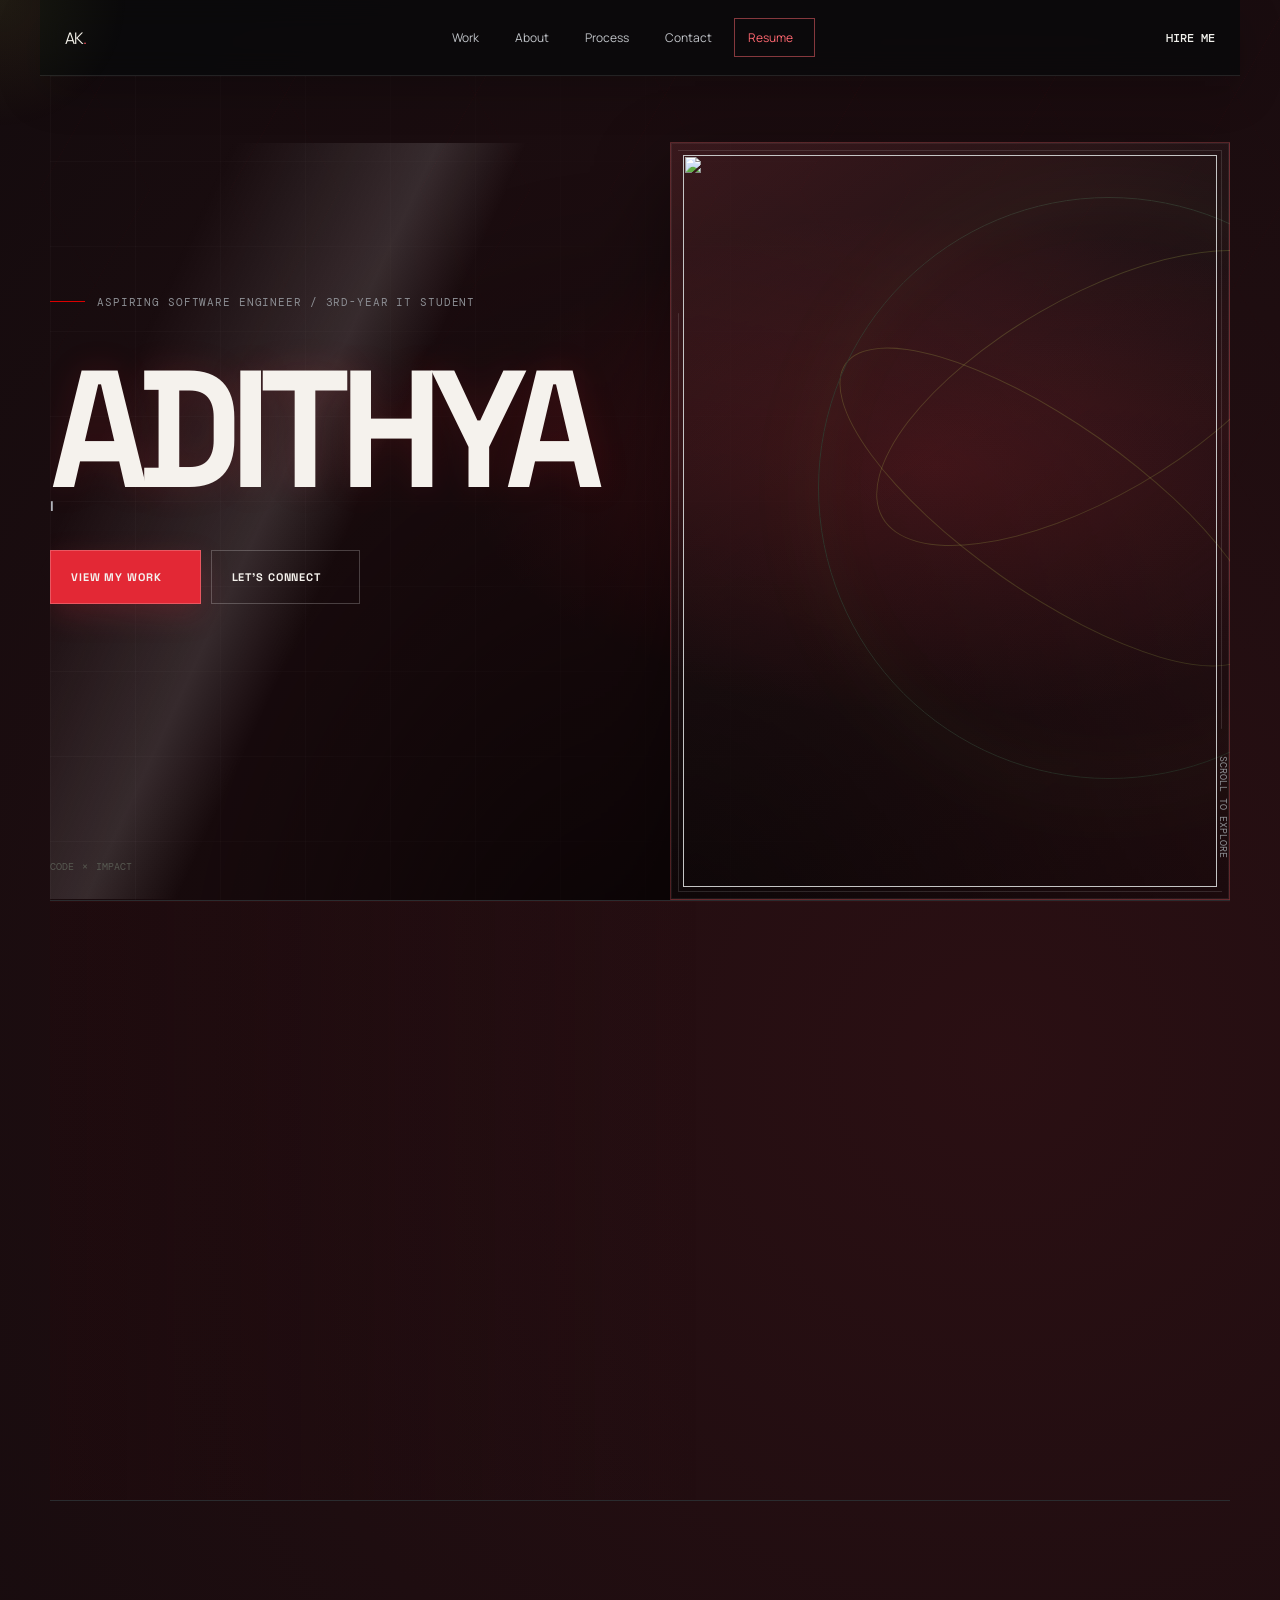
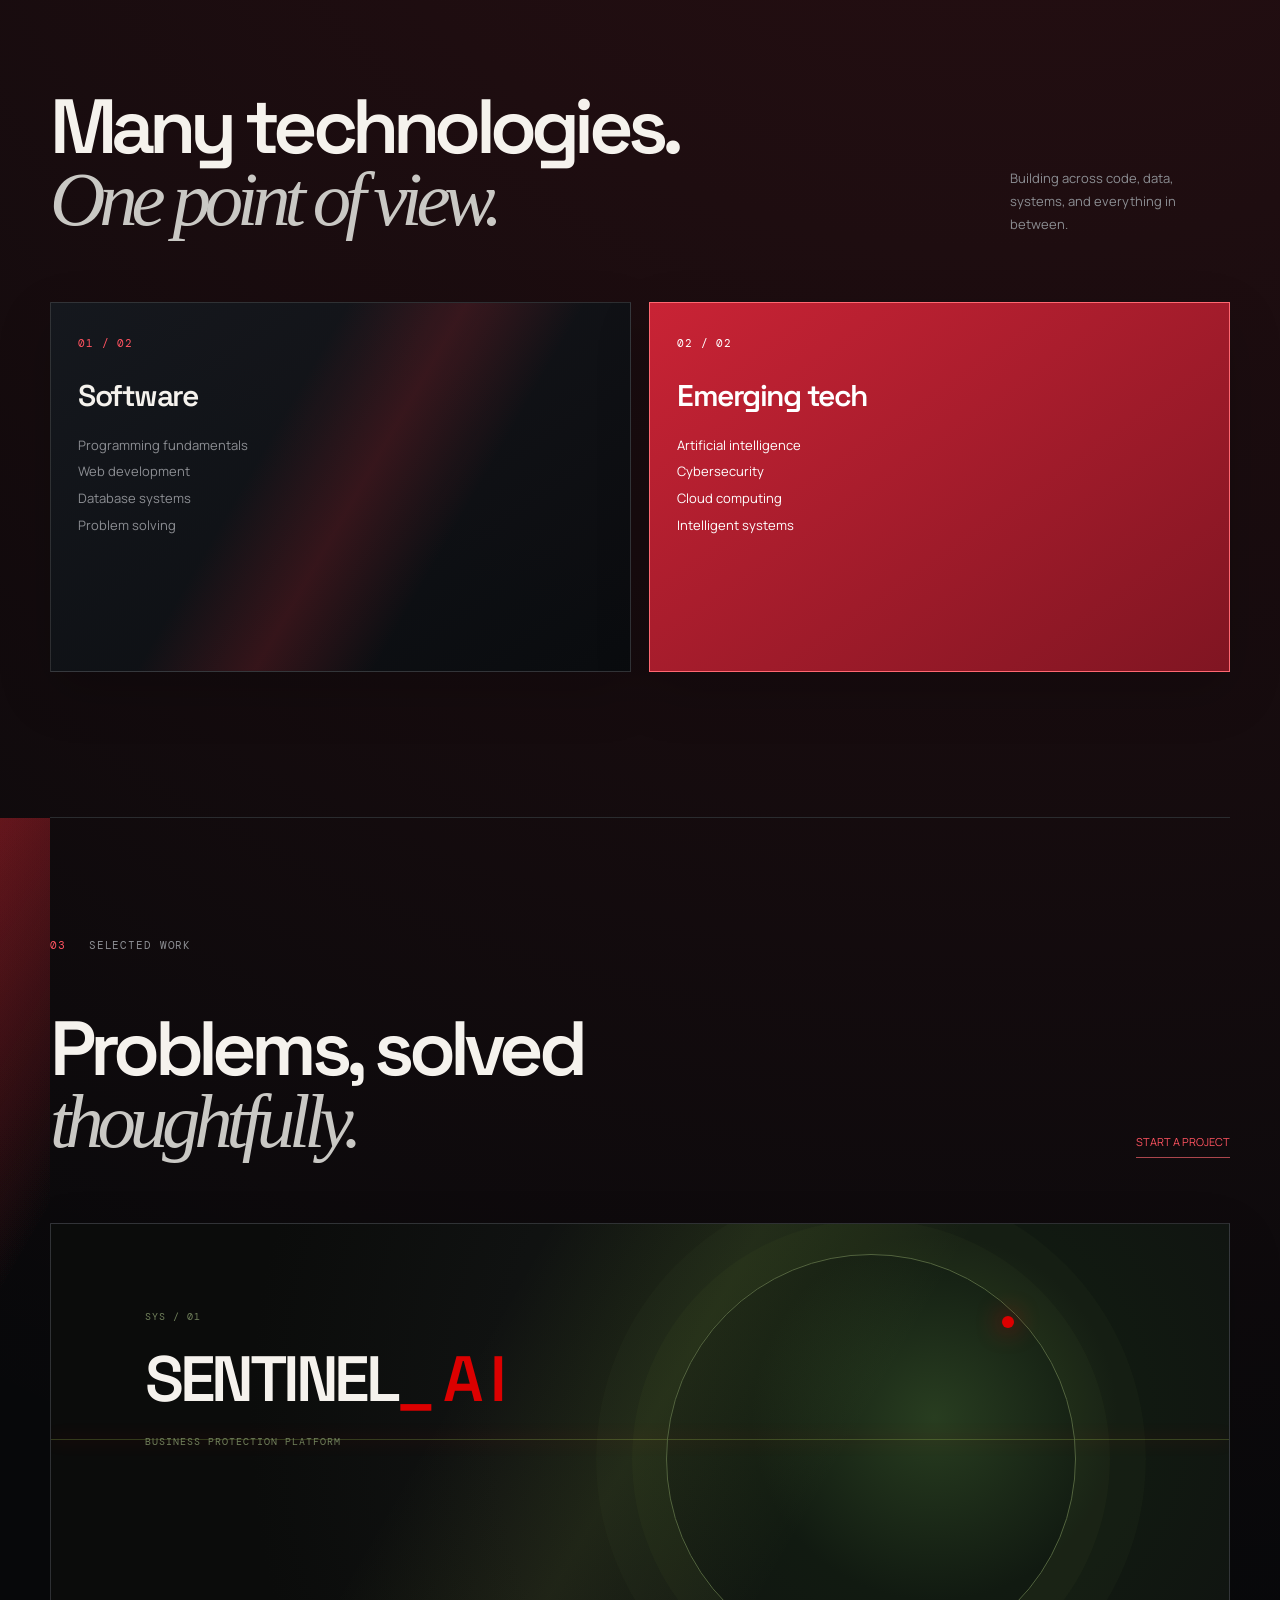
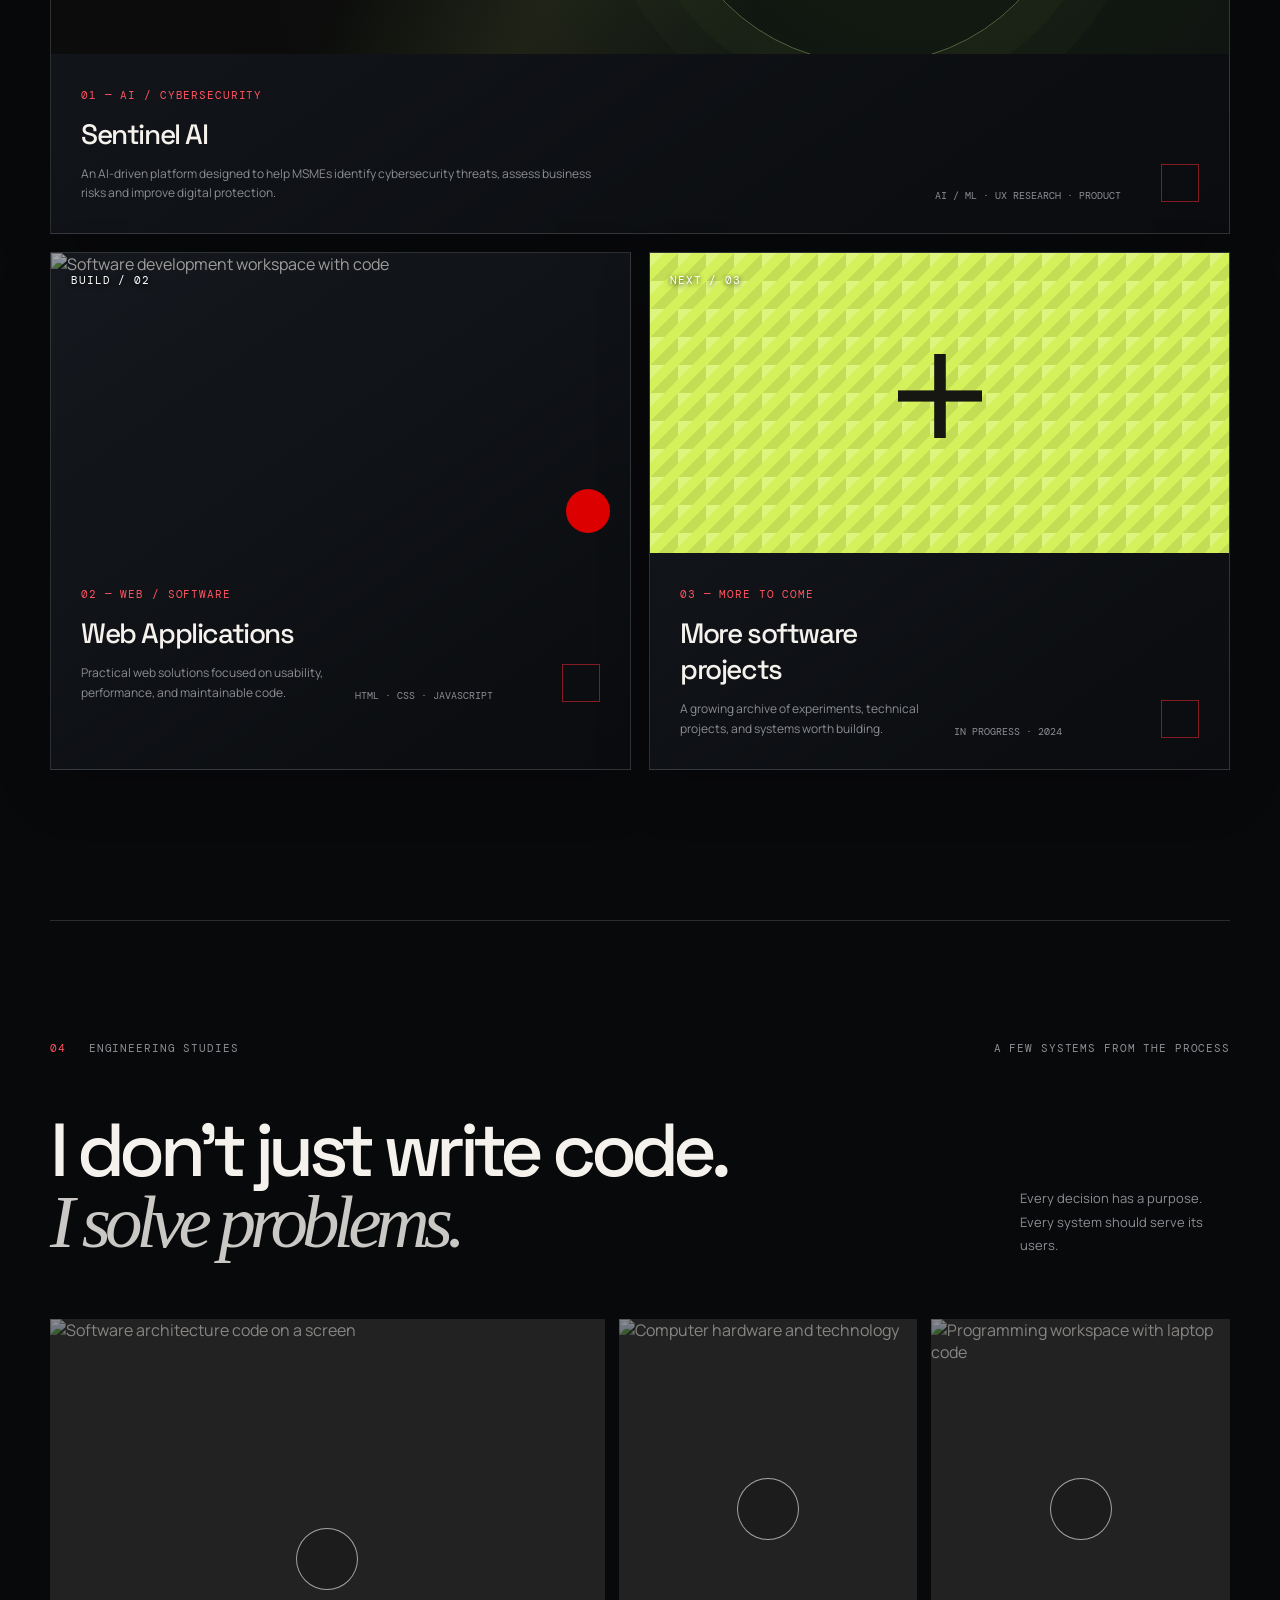
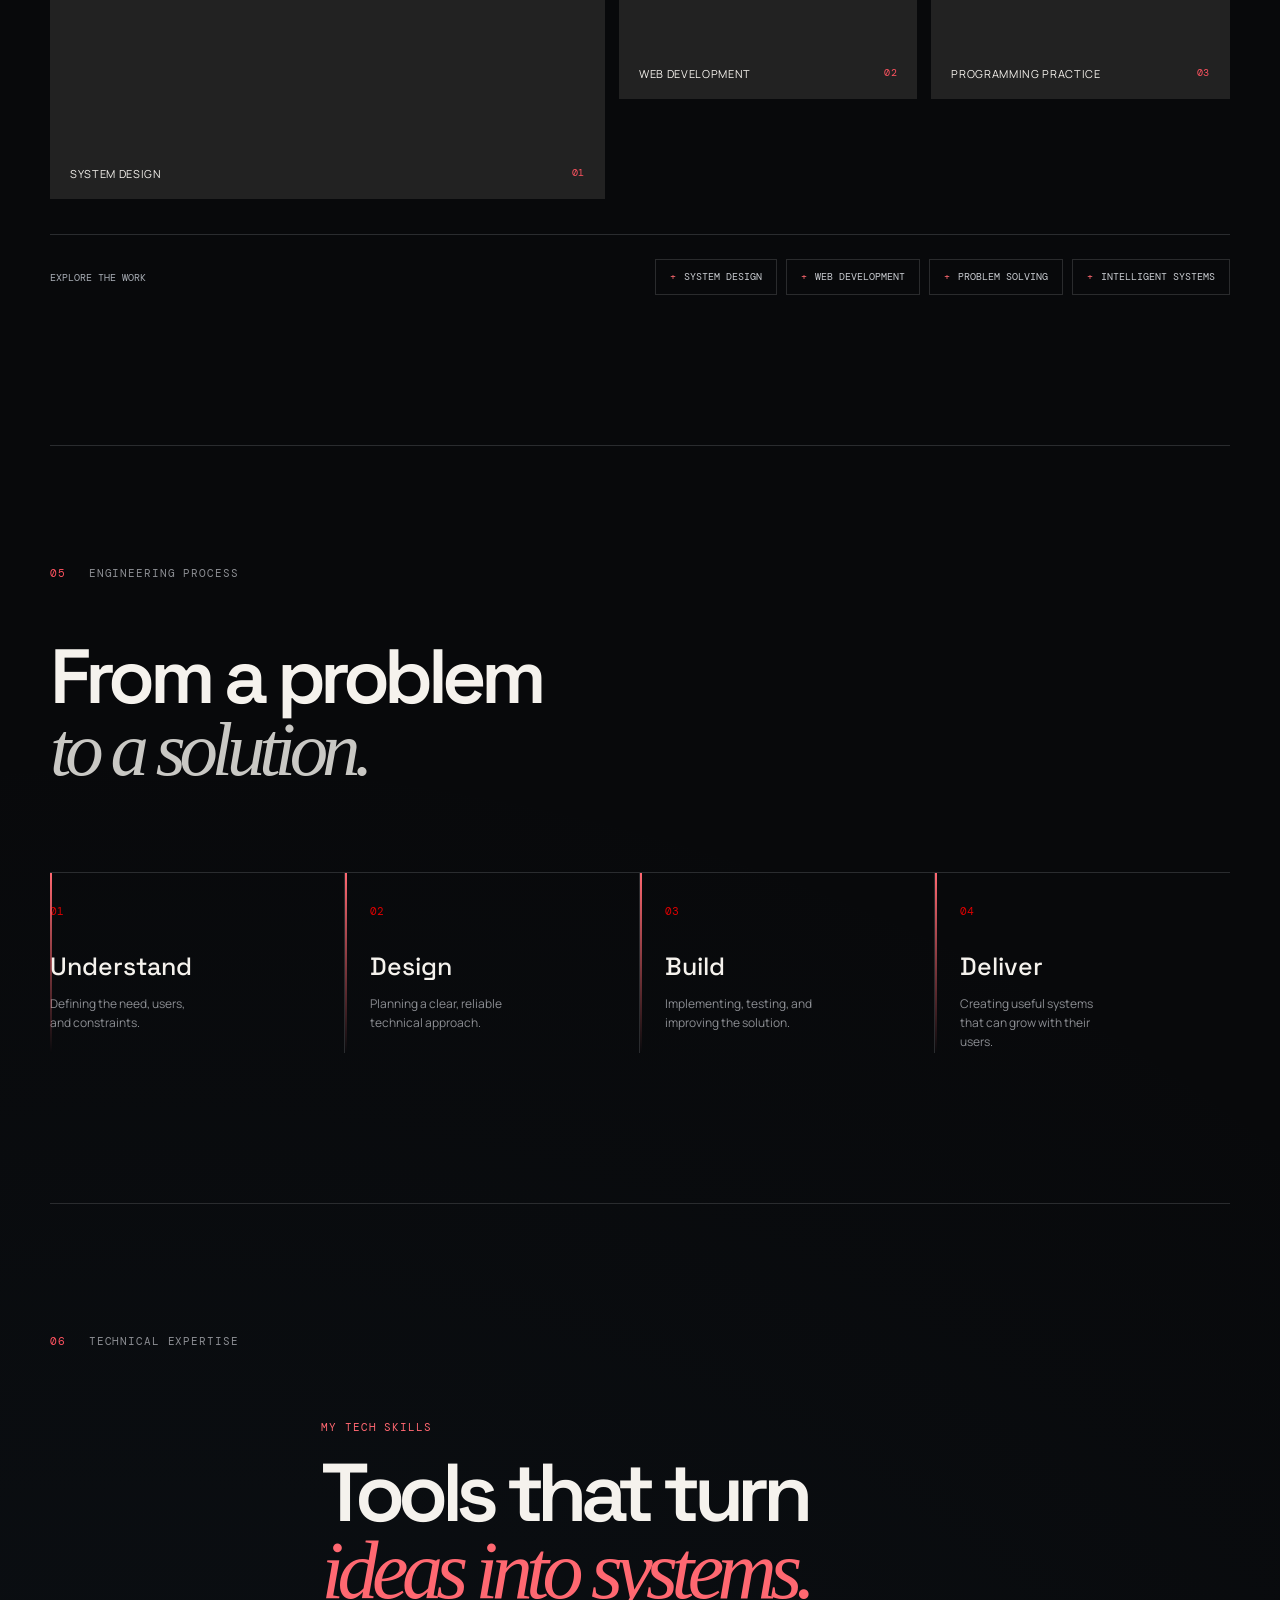
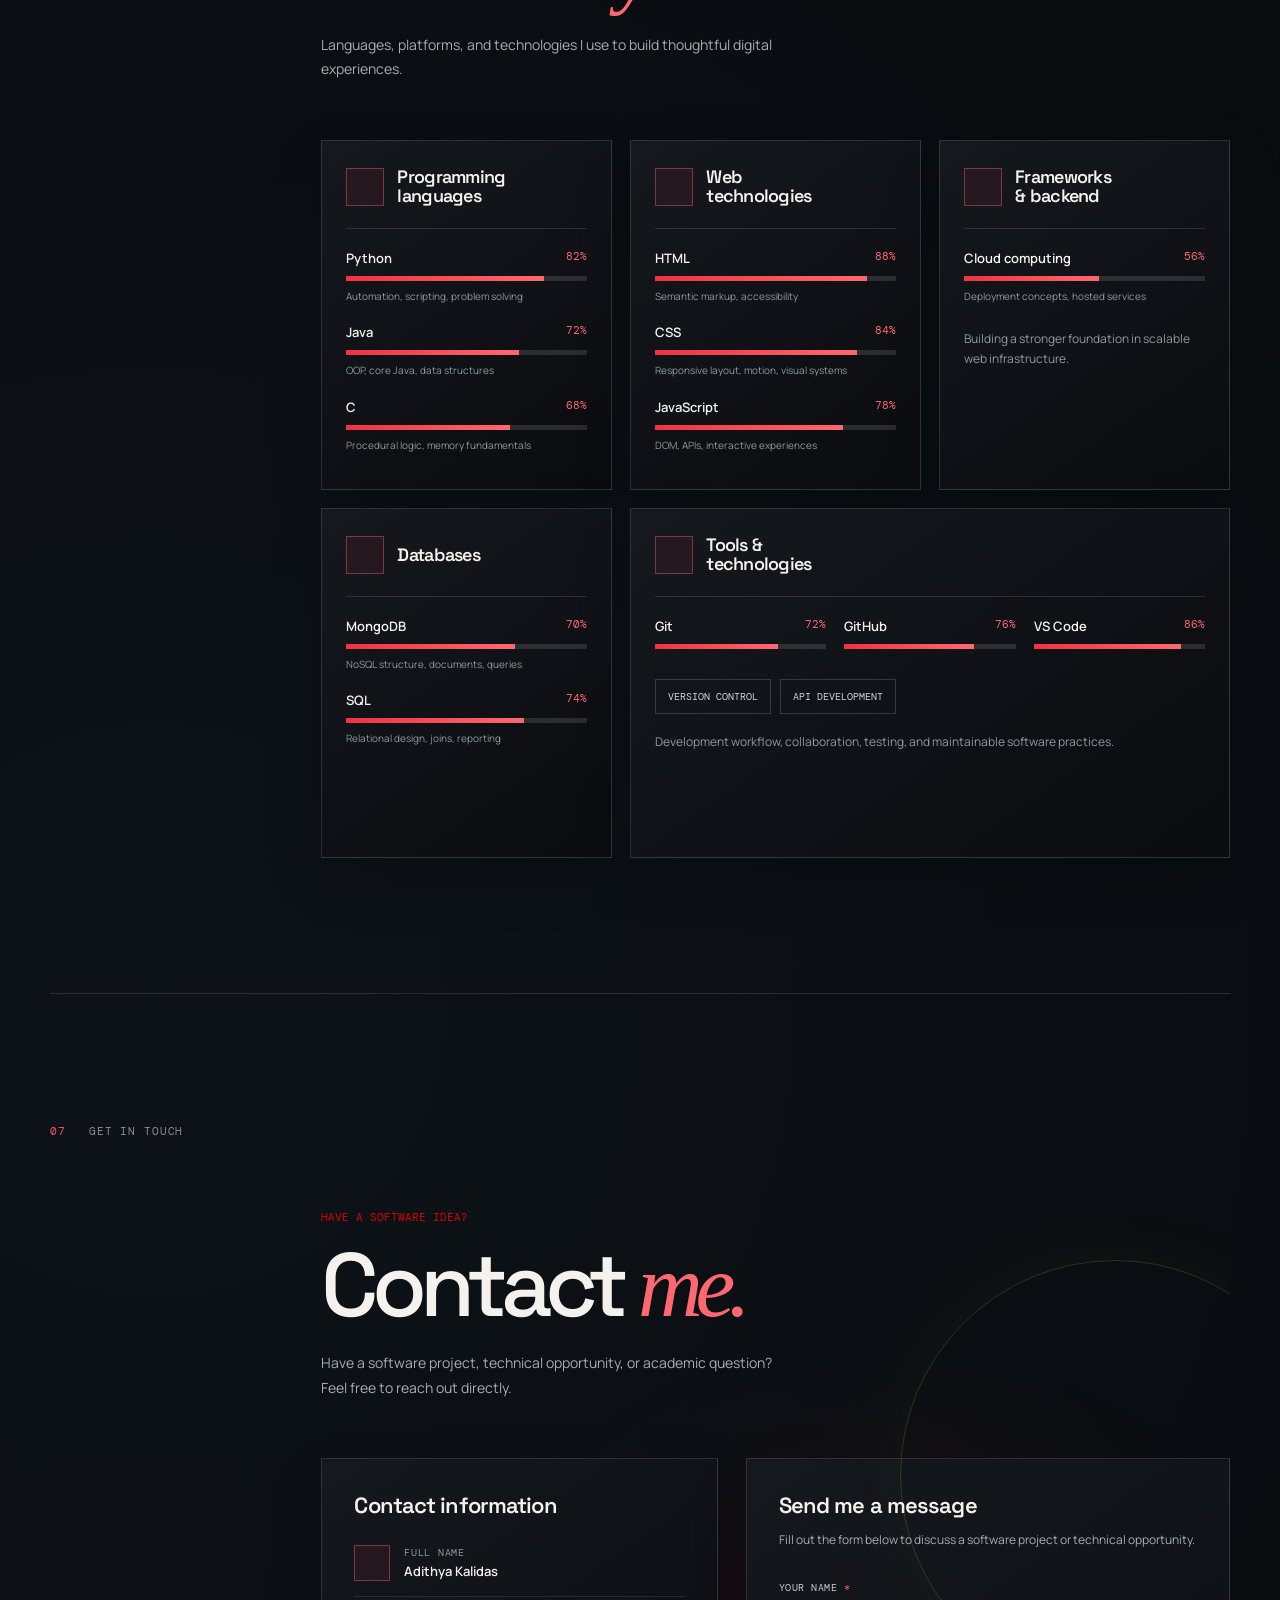
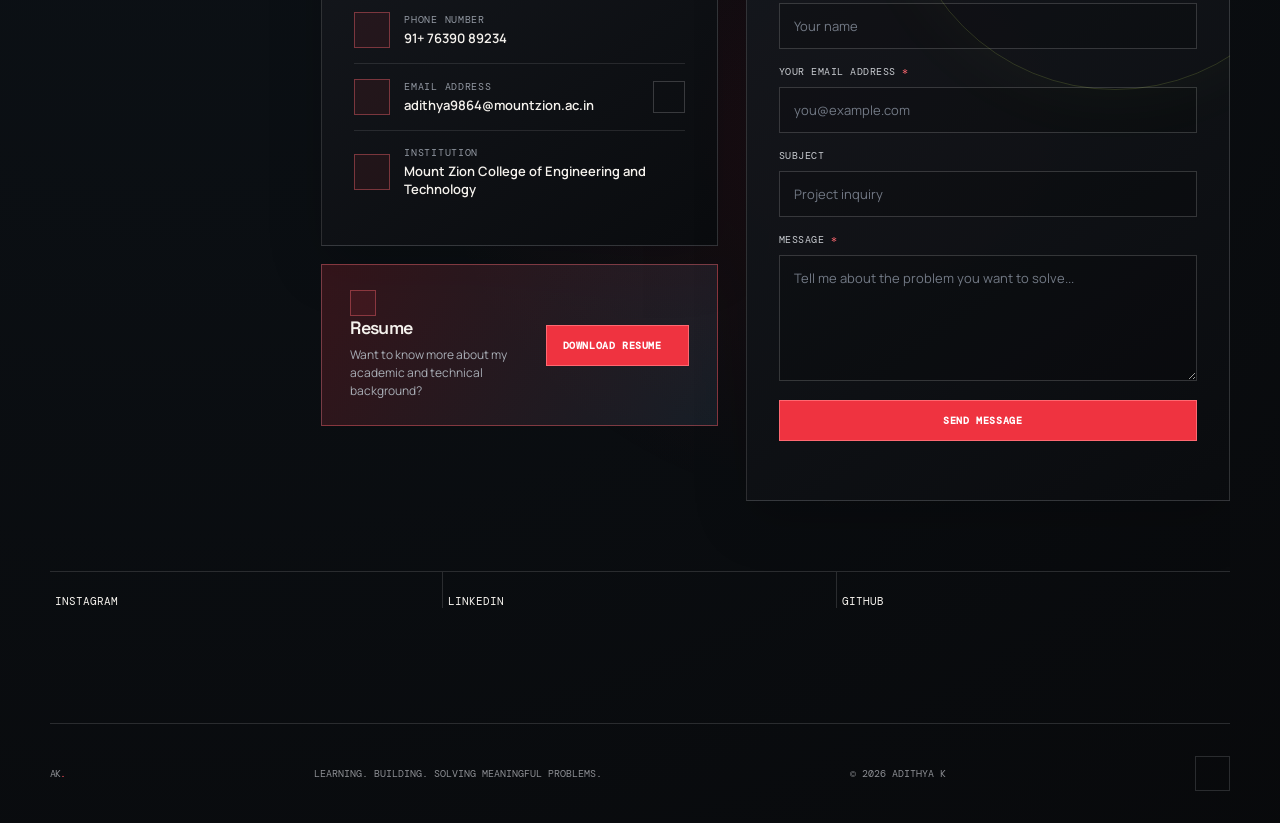
==== commit 02a44266: "Revert "Update print statement from 'Hello' to 'Goodbye' (#1)" This reverts commit 96cb9eb06d0dea4b1" ====
(no text change in the page or its own stylesheets)
